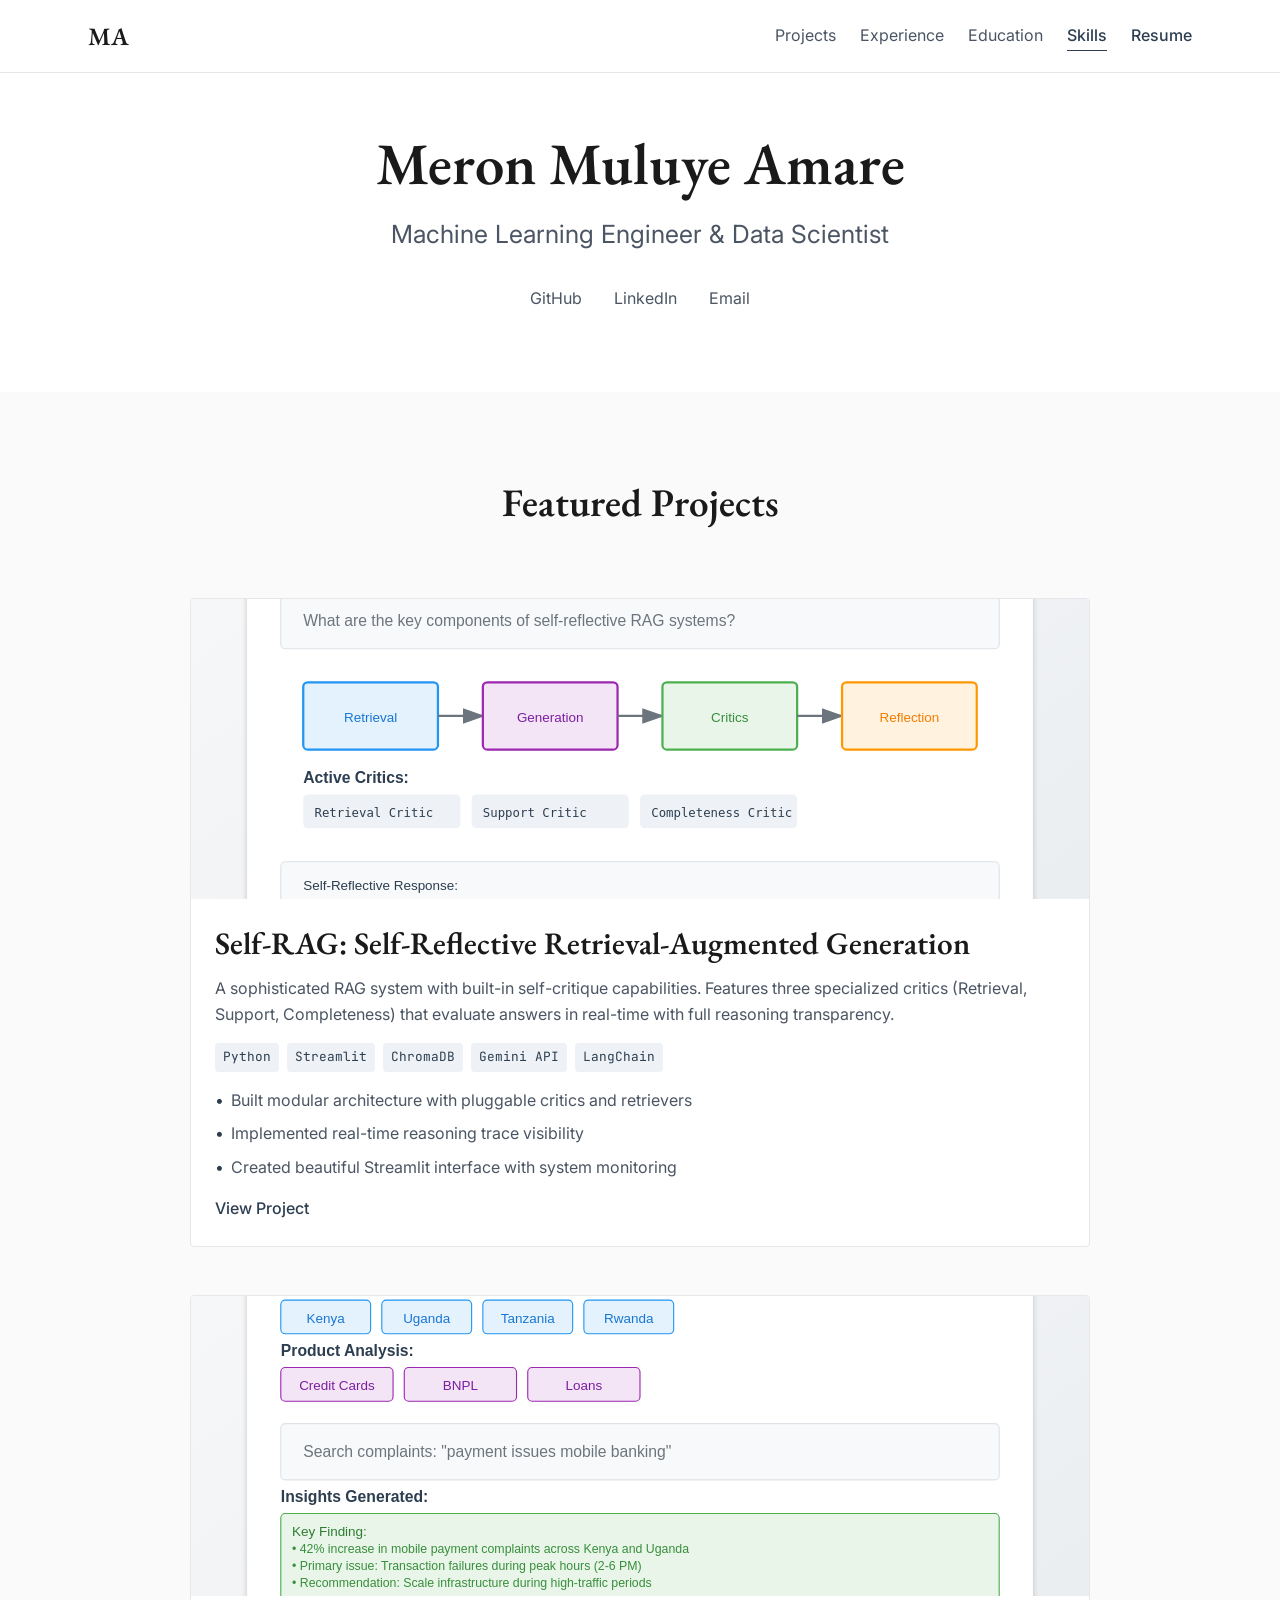
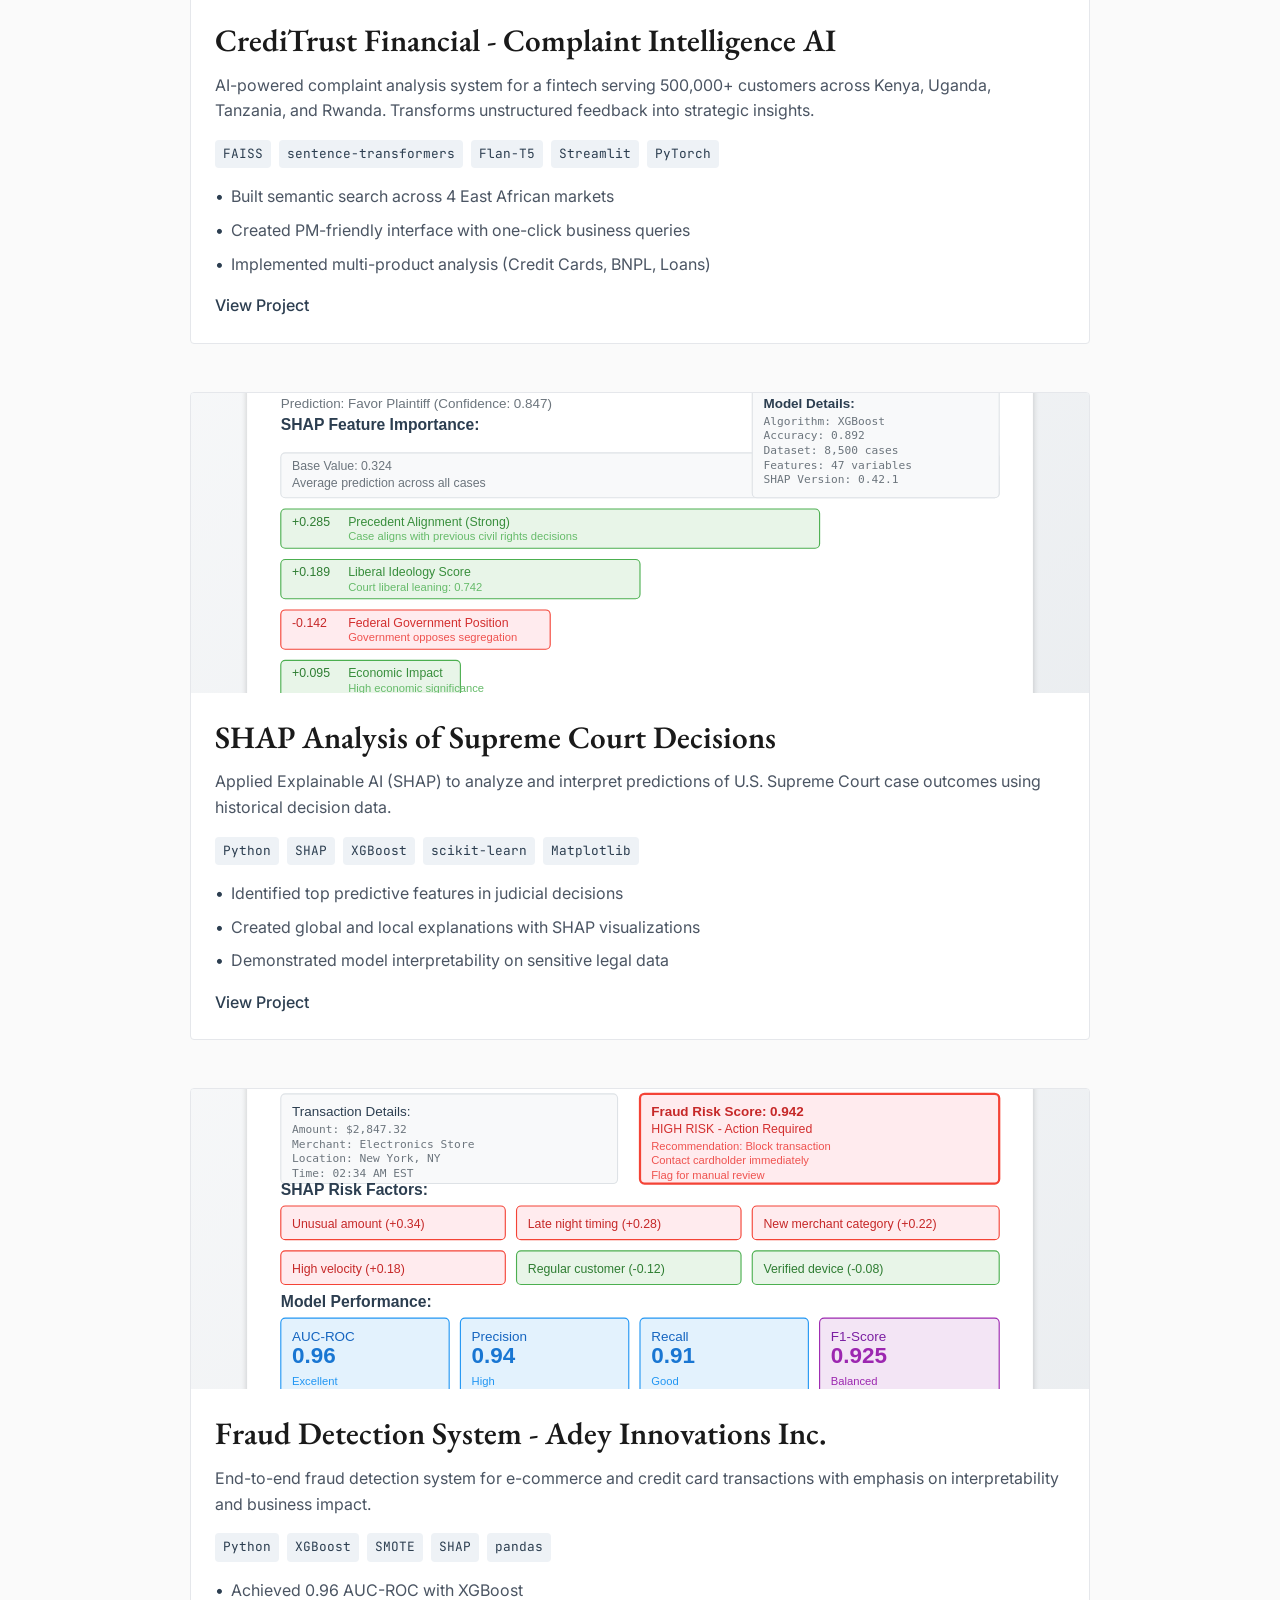
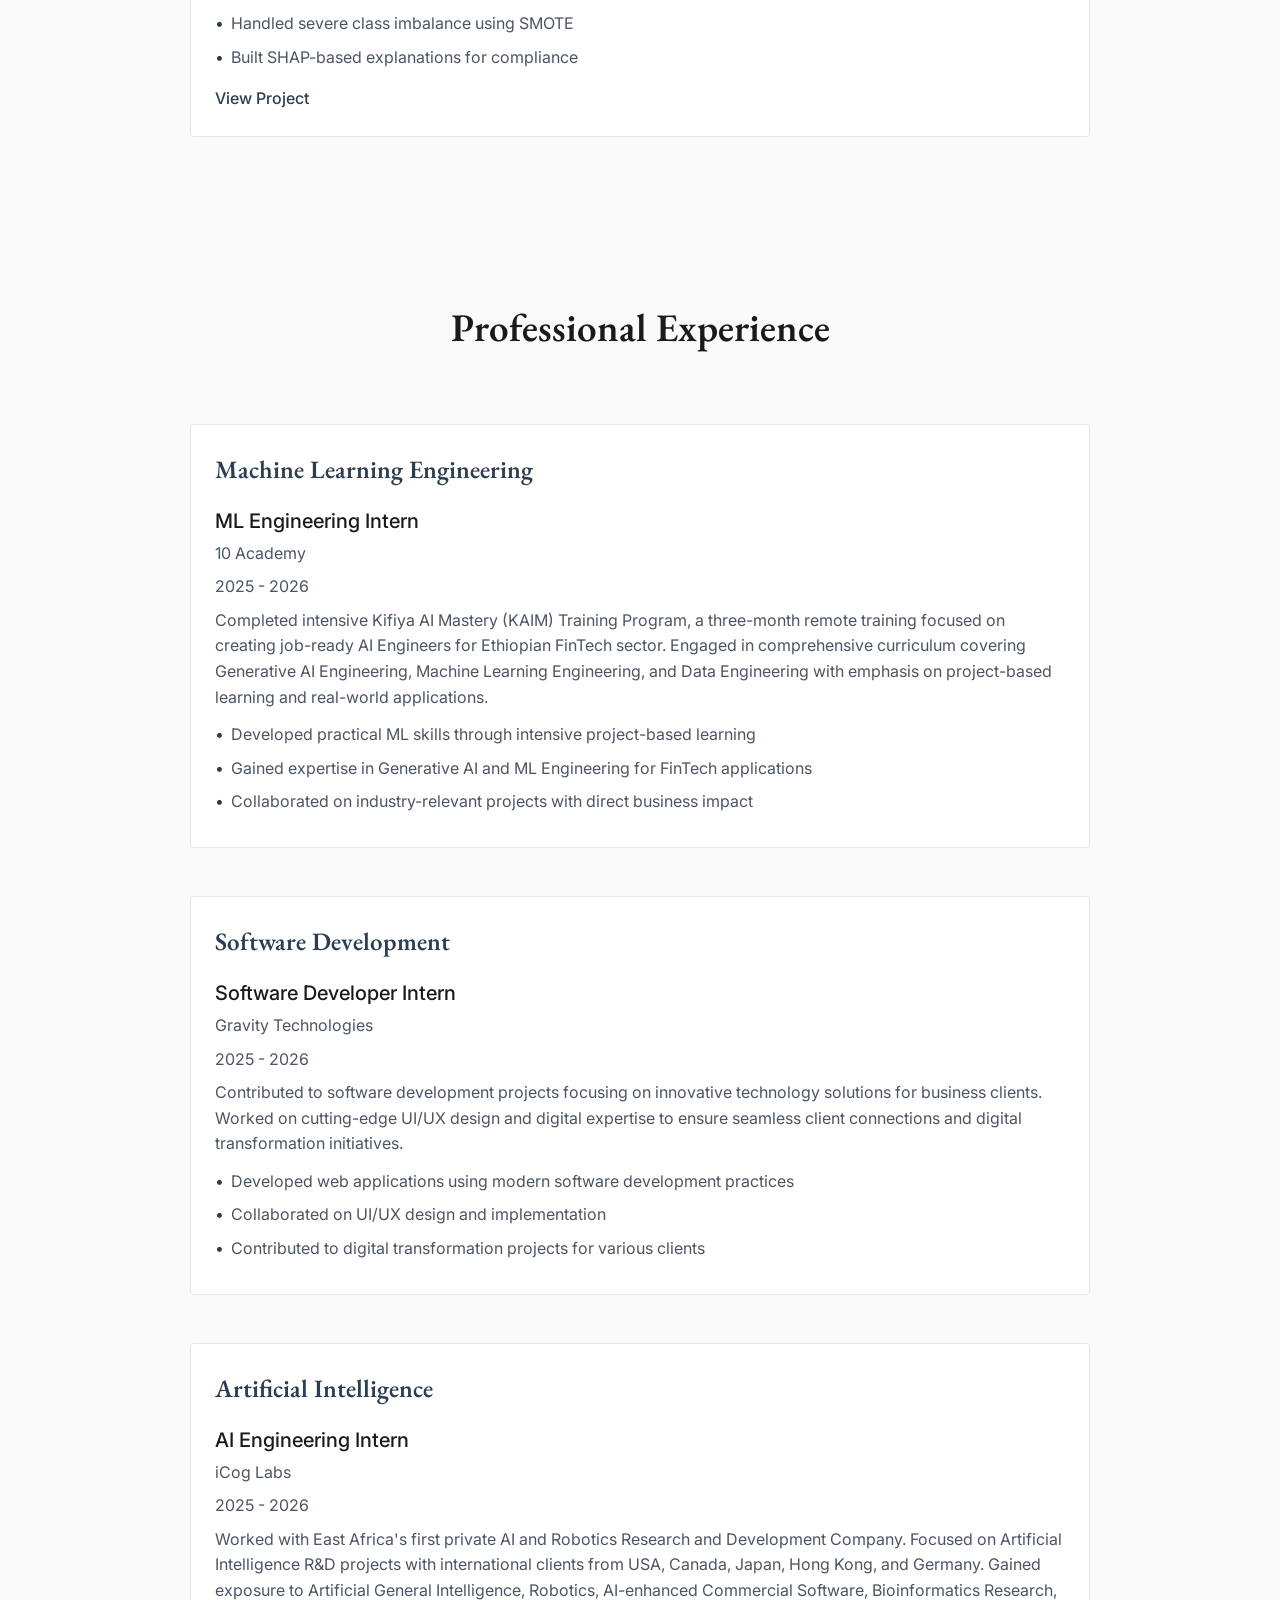
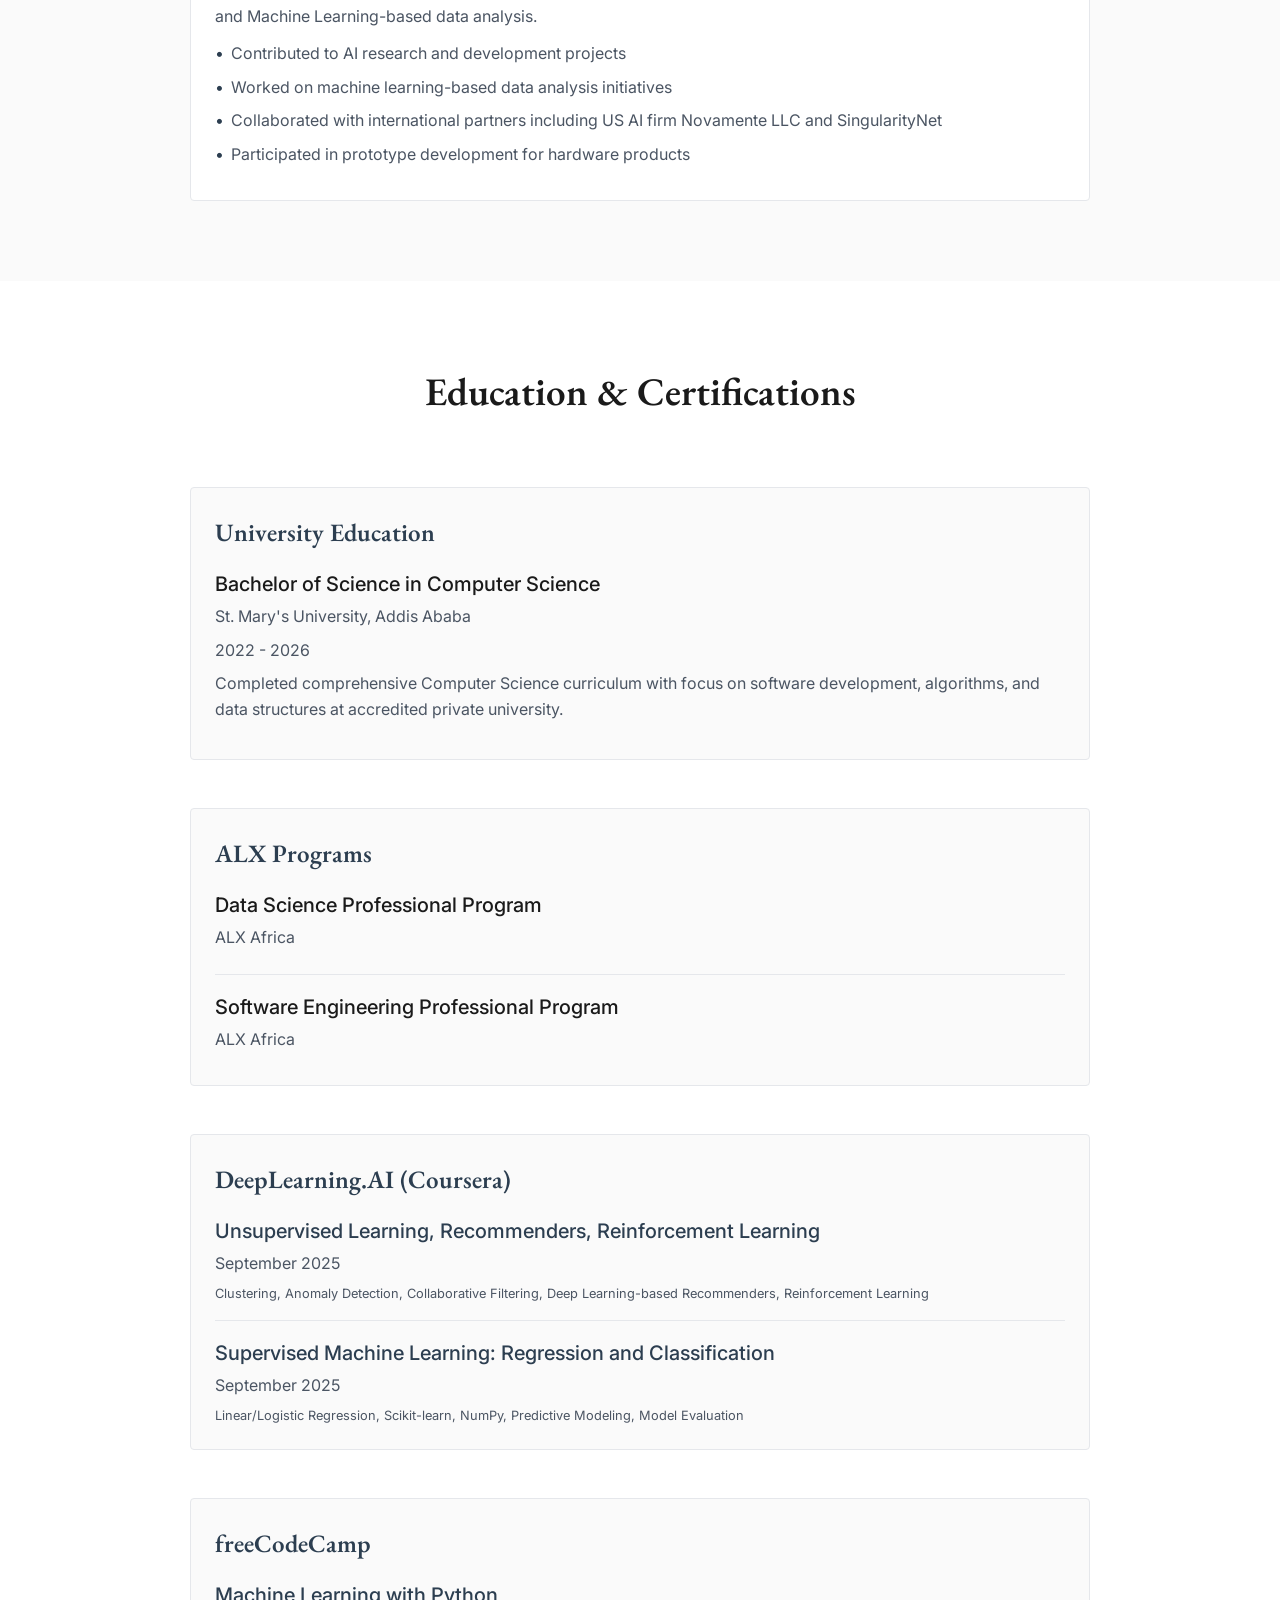
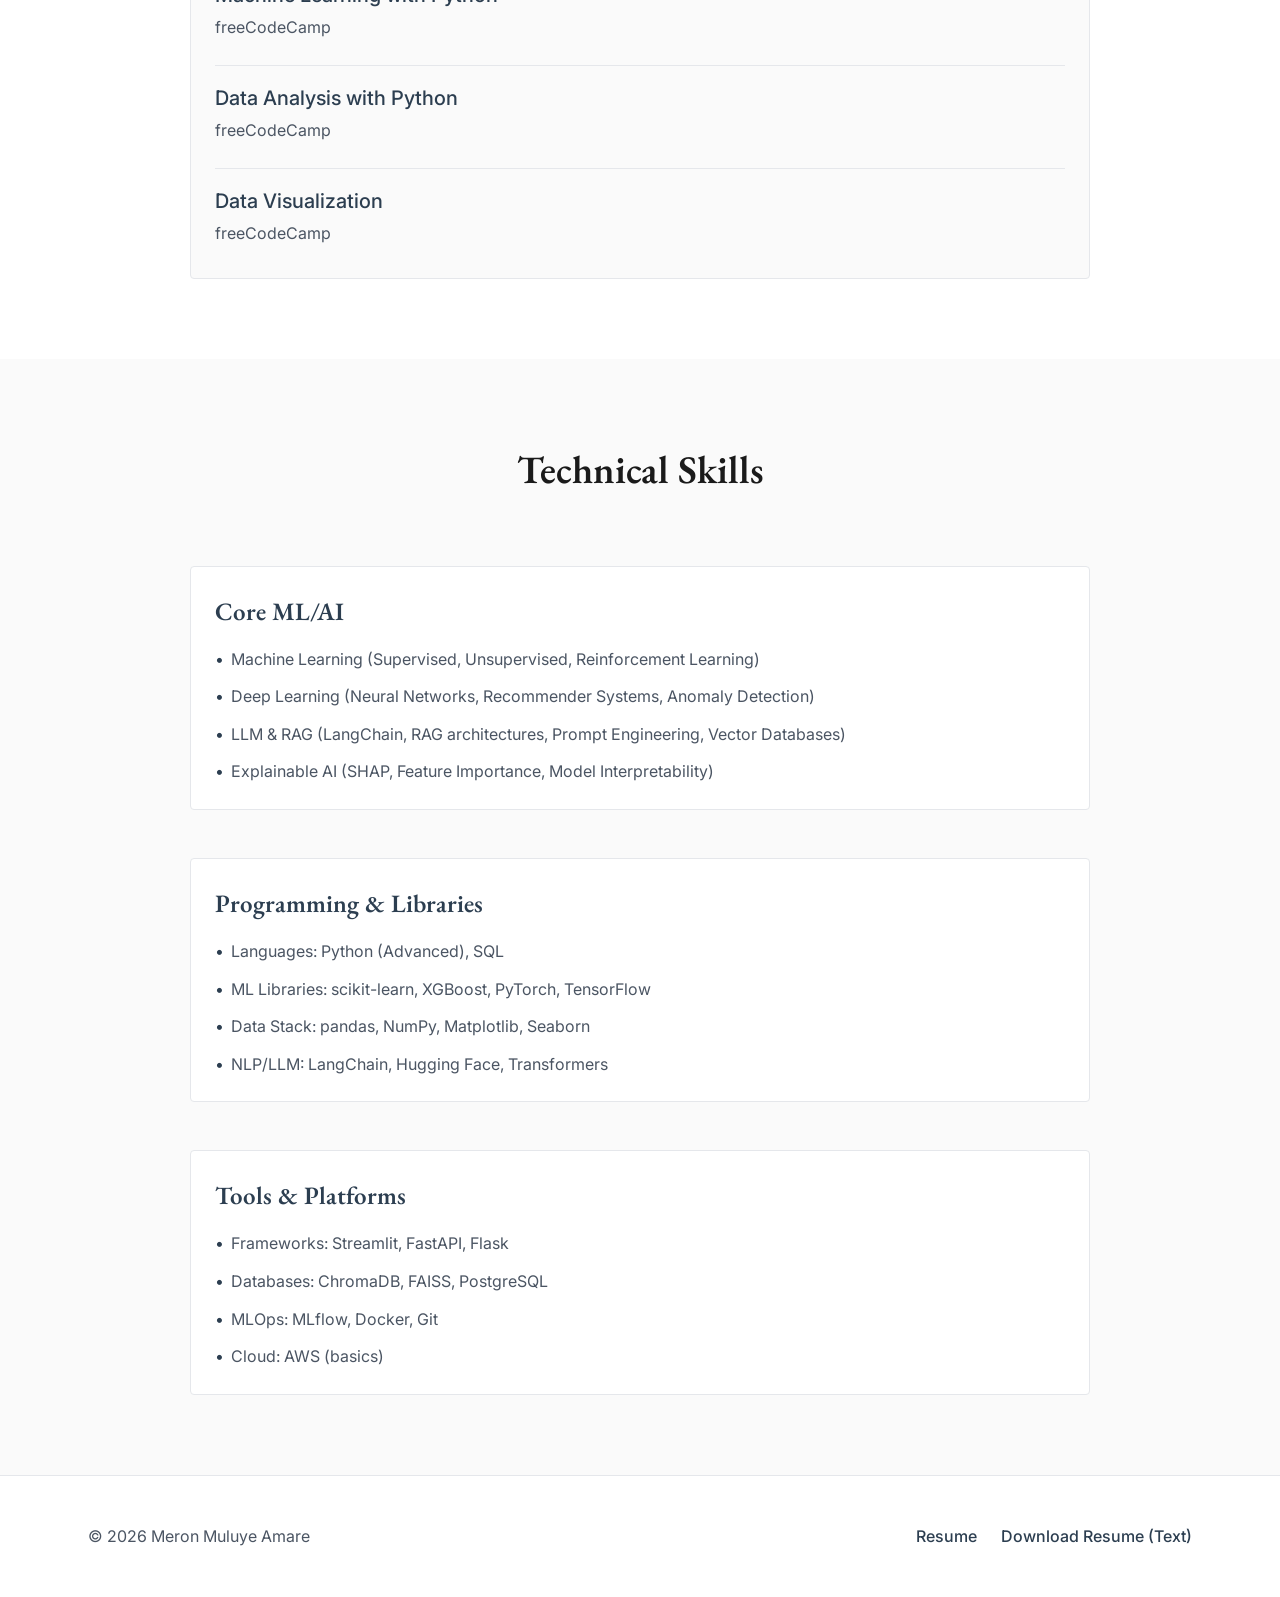
==== index.html @ cf7e954b "Initial commit: Complete portfolio website with experience section and certificate modals" ====
<!DOCTYPE html>
<html lang="en">
<head>
    <meta charset="UTF-8">
    <meta name="viewport" content="width=device-width, initial-scale=1.0">
    <title>Meron Muluye Amare - Machine Learning Engineer & Data Scientist</title>
    <meta name="description" content="Portfolio of Meron Muluye Amare, Machine Learning Engineer & Data Scientist specializing in ML, AI, and data science projects.">
    <link rel="preconnect" href="https://fonts.googleapis.com">
    <link rel="preconnect" href="https://fonts.gstatic.com" crossorigin>
    <link href="https://fonts.googleapis.com/css2?family=EB+Garamond:wght@400;500;600&family=Inter:wght@300;400;500&family=JetBrains+Mono:wght@400;500&display=swap" rel="stylesheet">
    <link rel="stylesheet" href="css/main.css">
</head>
<body>
    <header class="header">
        <nav class="nav">
            <div class="nav-container">
                <div class="nav-brand">
                    <h1 class="nav-name">MA</h1>
                </div>
                <div class="nav-links">
                    <a href="#projects" class="nav-link">Projects</a>
                    <a href="#experience" class="nav-link">Experience</a>
                    <a href="#education" class="nav-link">Education</a>
                    <a href="#skills" class="nav-link">Skills</a>
                    <a href="resume.html" class="nav-link nav-link--resume">Resume</a>
                </div>
            </div>
        </nav>
    </header>

    <main>
        <section class="hero">
            <div class="container">
                <div class="hero-content">
                    <h1 class="hero-name">Meron Muluye Amare</h1>
                    <p class="hero-title">Machine Learning Engineer & Data Scientist</p>
                    <div class="hero-contact">
                        <a href="https://github.com/meron-23" class="contact-link" target="_blank" rel="noopener">GitHub</a>
                        <a href="https://www.linkedin.com/in/meronmuluye/" class="contact-link" target="_blank" rel="noopener">LinkedIn</a>
                        <a href="mailto:meronmuluye75@gmail.com" class="contact-link">Email</a>
                    </div>
                </div>
            </div>
        </section>

        <section id="projects" class="projects">
            <div class="container">
                <h2 class="section-title">Featured Projects</h2>
                <div class="projects-grid">
                    <article class="project-card">
                        <div class="project-image">
                            <img src="images/projects/self-rag.svg" alt="Self-RAG Interface" loading="lazy">
                        </div>
                        <div class="project-content">
                            <h3 class="project-title">Self-RAG: Self-Reflective Retrieval-Augmented Generation</h3>
                            <p class="project-description">A sophisticated RAG system with built-in self-critique capabilities. Features three specialized critics (Retrieval, Support, Completeness) that evaluate answers in real-time with full reasoning transparency.</p>
                            <div class="project-tech">
                                <span class="tech-tag">Python</span>
                                <span class="tech-tag">Streamlit</span>
                                <span class="tech-tag">ChromaDB</span>
                                <span class="tech-tag">Gemini API</span>
                                <span class="tech-tag">LangChain</span>
                            </div>
                            <div class="project-achievements">
                                <ul class="achievement-list">
                                    <li>Built modular architecture with pluggable critics and retrievers</li>
                                    <li>Implemented real-time reasoning trace visibility</li>
                                    <li>Created beautiful Streamlit interface with system monitoring</li>
                                </ul>
                            </div>
                            <a href="https://github.com/meron-23/self-rag" class="project-link" target="_blank" rel="noopener">View Project</a>
                        </div>
                    </article>

                    <article class="project-card">
                        <div class="project-image">
                            <img src="images/projects/creditrust.svg" alt="CrediTrust Interface" loading="lazy">
                        </div>
                        <div class="project-content">
                            <h3 class="project-title">CrediTrust Financial - Complaint Intelligence AI</h3>
                            <p class="project-description">AI-powered complaint analysis system for a fintech serving 500,000+ customers across Kenya, Uganda, Tanzania, and Rwanda. Transforms unstructured feedback into strategic insights.</p>
                            <div class="project-tech">
                                <span class="tech-tag">FAISS</span>
                                <span class="tech-tag">sentence-transformers</span>
                                <span class="tech-tag">Flan-T5</span>
                                <span class="tech-tag">Streamlit</span>
                                <span class="tech-tag">PyTorch</span>
                            </div>
                            <div class="project-achievements">
                                <ul class="achievement-list">
                                    <li>Built semantic search across 4 East African markets</li>
                                    <li>Created PM-friendly interface with one-click business queries</li>
                                    <li>Implemented multi-product analysis (Credit Cards, BNPL, Loans)</li>
                                </ul>
                            </div>
                            <a href="https://github.com/meron-23/creditrust-complaint-rag" class="project-link" target="_blank" rel="noopener">View Project</a>
                        </div>
                    </article>

                    <article class="project-card">
                        <div class="project-image">
                            <img src="images/projects/shap.svg" alt="SHAP Analysis Visualization" loading="lazy">
                        </div>
                        <div class="project-content">
                            <h3 class="project-title">SHAP Analysis of Supreme Court Decisions</h3>
                            <p class="project-description">Applied Explainable AI (SHAP) to analyze and interpret predictions of U.S. Supreme Court case outcomes using historical decision data.</p>
                            <div class="project-tech">
                                <span class="tech-tag">Python</span>
                                <span class="tech-tag">SHAP</span>
                                <span class="tech-tag">XGBoost</span>
                                <span class="tech-tag">scikit-learn</span>
                                <span class="tech-tag">Matplotlib</span>
                            </div>
                            <div class="project-achievements">
                                <ul class="achievement-list">
                                    <li>Identified top predictive features in judicial decisions</li>
                                    <li>Created global and local explanations with SHAP visualizations</li>
                                    <li>Demonstrated model interpretability on sensitive legal data</li>
                                </ul>
                            </div>
                            <a href="https://github.com/meron-23/shap-supreme-court-analysis" class="project-link" target="_blank" rel="noopener">View Project</a>
                        </div>
                    </article>

                    <article class="project-card">
                        <div class="project-image">
                            <img src="images/projects/fraud.svg" alt="Fraud Detection Dashboard" loading="lazy">
                        </div>
                        <div class="project-content">
                            <h3 class="project-title">Fraud Detection System - Adey Innovations Inc.</h3>
                            <p class="project-description">End-to-end fraud detection system for e-commerce and credit card transactions with emphasis on interpretability and business impact.</p>
                            <div class="project-tech">
                                <span class="tech-tag">Python</span>
                                <span class="tech-tag">XGBoost</span>
                                <span class="tech-tag">SMOTE</span>
                                <span class="tech-tag">SHAP</span>
                                <span class="tech-tag">pandas</span>
                            </div>
                            <div class="project-achievements">
                                <ul class="achievement-list">
                                    <li>Achieved 0.96 AUC-ROC with XGBoost</li>
                                    <li>Handled severe class imbalance using SMOTE</li>
                                    <li>Built SHAP-based explanations for compliance</li>
                                </ul>
                            </div>
                            <a href="https://github.com/meron-23/fraud-detection-model" class="project-link" target="_blank" rel="noopener">View Project</a>
                        </div>
                    </article>
                </div>
            </div>
        </section>

        <section id="experience" class="experience">
            <div class="container">
                <h2 class="section-title">Professional Experience</h2>
                <div class="experience-grid">
                    <div class="experience-category">
                        <h3 class="category-title">Machine Learning Engineering</h3>
                        <div class="experience-items">
                            <div class="experience-item">
                                <h4 class="item-title">ML Engineering Intern</h4>
                                <p class="item-organization">10 Academy</p>
                                <p class="item-date">2025 - 2026</p>
                                <p class="item-description">Completed intensive Kifiya AI Mastery (KAIM) Training Program, a three-month remote training focused on creating job-ready AI Engineers for Ethiopian FinTech sector. Engaged in comprehensive curriculum covering Generative AI Engineering, Machine Learning Engineering, and Data Engineering with emphasis on project-based learning and real-world applications.</p>
                                <div class="item-achievements">
                                    <ul class="achievement-list">
                                        <li>Developed practical ML skills through intensive project-based learning</li>
                                        <li>Gained expertise in Generative AI and ML Engineering for FinTech applications</li>
                                        <li>Collaborated on industry-relevant projects with direct business impact</li>
                                    </ul>
                                </div>
                            </div>
                        </div>
                    </div>

                    <div class="experience-category">
                        <h3 class="category-title">Software Development</h3>
                        <div class="experience-items">
                            <div class="experience-item">
                                <h4 class="item-title">Software Developer Intern</h4>
                                <p class="item-organization">Gravity Technologies</p>
                                <p class="item-date">2025 - 2026</p>
                                <p class="item-description">Contributed to software development projects focusing on innovative technology solutions for business clients. Worked on cutting-edge UI/UX design and digital expertise to ensure seamless client connections and digital transformation initiatives.</p>
                                <div class="item-achievements">
                                    <ul class="achievement-list">
                                        <li>Developed web applications using modern software development practices</li>
                                        <li>Collaborated on UI/UX design and implementation</li>
                                        <li>Contributed to digital transformation projects for various clients</li>
                                    </ul>
                                </div>
                            </div>
                        </div>
                    </div>

                    <div class="experience-category">
                        <h3 class="category-title">Artificial Intelligence</h3>
                        <div class="experience-items">
                            <div class="experience-item">
                                <h4 class="item-title">AI Engineering Intern</h4>
                                <p class="item-organization">iCog Labs</p>
                                <p class="item-date">2025 - 2026</p>
                                <p class="item-description">Worked with East Africa's first private AI and Robotics Research and Development Company. Focused on Artificial Intelligence R&D projects with international clients from USA, Canada, Japan, Hong Kong, and Germany. Gained exposure to Artificial General Intelligence, Robotics, AI-enhanced Commercial Software, Bioinformatics Research, and Machine Learning-based data analysis.</p>
                                <div class="item-achievements">
                                    <ul class="achievement-list">
                                        <li>Contributed to AI research and development projects</li>
                                        <li>Worked on machine learning-based data analysis initiatives</li>
                                        <li>Collaborated with international partners including US AI firm Novamente LLC and SingularityNet</li>
                                        <li>Participated in prototype development for hardware products</li>
                                    </ul>
                                </div>
                            </div>
                        </div>
                    </div>
                </div>
            </div>
        </section>

        <section id="education" class="education">
            <div class="container">
                <h2 class="section-title">Education & Certifications</h2>
                <div class="education-grid">
                    <div class="education-category">
                        <h3 class="category-title">University Education</h3>
                        <div class="education-items">
                            <div class="education-item">
                                <h4 class="item-title">Bachelor of Science in Computer Science</h4>
                                <p class="item-organization">St. Mary's University, Addis Ababa</p>
                                <p class="item-date">2022 - 2026</p>
                                <p class="item-description">Completed comprehensive Computer Science curriculum with focus on software development, algorithms, and data structures at accredited private university.</p>
                            </div>
                        </div>
                    </div>

                    <div class="education-category">
                        <h3 class="category-title">ALX Programs</h3>
                        <div class="education-items">
                            <div class="education-item">
                                <h4 class="item-title">Data Science Professional Program</h4>
                                <p class="item-organization">ALX Africa</p>
                            </div>
                            <div class="education-item">
                                <h4 class="item-title">Software Engineering Professional Program</h4>
                                <p class="item-organization">ALX Africa</p>
                            </div>
                        </div>
                    </div>

                    <div class="education-category">
                        <h3 class="category-title">DeepLearning.AI (Coursera)</h3>
                        <div class="education-items">
                            <div class="education-item">
                                <h4 class="item-title"><a href="#" onclick="showCertificate('unsupervised-learning')" class="item-link">Unsupervised Learning, Recommenders, Reinforcement Learning</a></h4>
                                <p class="item-date">September 2025</p>
                                <p class="item-skills">Clustering, Anomaly Detection, Collaborative Filtering, Deep Learning-based Recommenders, Reinforcement Learning</p>
                            </div>
                            <div class="education-item">
                                <h4 class="item-title"><a href="#" onclick="showCertificate('supervised-learning')" class="item-link">Supervised Machine Learning: Regression and Classification</a></h4>
                                <p class="item-date">September 2025</p>
                                <p class="item-skills">Linear/Logistic Regression, Scikit-learn, NumPy, Predictive Modeling, Model Evaluation</p>
                            </div>
                        </div>
                    </div>

                    <div class="education-category">
                        <h3 class="category-title">freeCodeCamp</h3>
                        <div class="education-items">
                            <div class="education-item">
                                <h4 class="item-title"><a href="#" onclick="showCertificate('machine-learning-python')" class="item-link">Machine Learning with Python</a></h4>
                                <p class="item-organization">freeCodeCamp</p>
                            </div>
                            <div class="education-item">
                                <h4 class="item-title"><a href="#" onclick="showCertificate('data-analysis-python')" class="item-link">Data Analysis with Python</a></h4>
                                <p class="item-organization">freeCodeCamp</p>
                            </div>
                            <div class="education-item">
                                <h4 class="item-title"><a href="#" onclick="showCertificate('data-visualization')" class="item-link">Data Visualization</a></h4>
                                <p class="item-organization">freeCodeCamp</p>
                            </div>
                        </div>
                    </div>
                </div>
            </div>
        </section>

        <section id="skills" class="skills">
            <div class="container">
                <h2 class="section-title">Technical Skills</h2>
                <div class="skills-grid">
                    <div class="skill-category">
                        <h3 class="skill-title">Core ML/AI</h3>
                        <ul class="skill-list">
                            <li>Machine Learning (Supervised, Unsupervised, Reinforcement Learning)</li>
                            <li>Deep Learning (Neural Networks, Recommender Systems, Anomaly Detection)</li>
                            <li>LLM & RAG (LangChain, RAG architectures, Prompt Engineering, Vector Databases)</li>
                            <li>Explainable AI (SHAP, Feature Importance, Model Interpretability)</li>
                        </ul>
                    </div>

                    <div class="skill-category">
                        <h3 class="skill-title">Programming & Libraries</h3>
                        <ul class="skill-list">
                            <li>Languages: Python (Advanced), SQL</li>
                            <li>ML Libraries: scikit-learn, XGBoost, PyTorch, TensorFlow</li>
                            <li>Data Stack: pandas, NumPy, Matplotlib, Seaborn</li>
                            <li>NLP/LLM: LangChain, Hugging Face, Transformers</li>
                        </ul>
                    </div>

                    <div class="skill-category">
                        <h3 class="skill-title">Tools & Platforms</h3>
                        <ul class="skill-list">
                            <li>Frameworks: Streamlit, FastAPI, Flask</li>
                            <li>Databases: ChromaDB, FAISS, PostgreSQL</li>
                            <li>MLOps: MLflow, Docker, Git</li>
                            <li>Cloud: AWS (basics)</li>
                        </ul>
                    </div>
                </div>
            </div>
        </section>
    </main>

    <footer class="footer">
        <div class="container">
            <div class="footer-content">
                <p>&copy; 2026 Meron Muluye Amare</p>
                <div class="footer-links">
                    <a href="resume.html" class="footer-link">Resume</a>
                    <a href="docs/Meron_Resume.txt" class="footer-link" download>Download Resume (Text)</a>
                </div>
            </div>
        </div>
    </footer>

    <!-- Certificate Modal -->
    <div id="certificate-modal" class="certificate-modal">
        <div class="certificate-modal-content">
            <div class="certificate-modal-header">
                <h3 class="certificate-modal-title">Certificate Verification</h3>
                <button class="certificate-modal-close" onclick="closeCertificate()">&times;</button>
            </div>
            <div class="certificate-modal-body">
                <div class="certificate-info">
                    <h4 class="certificate-name" id="certificate-name"></h4>
                    <p class="certificate-description" id="certificate-description"></p>
                    <div class="certificate-actions">
                        <a href="#" id="certificate-link" target="_blank" rel="noopener" class="certificate-btn">View Original Certificate</a>
                        <button class="certificate-btn certificate-btn--secondary" onclick="closeCertificate()">Close</button>
                    </div>
                </div>
            </div>
        </div>
    </div>

    <script src="js/main.js"></script>
</body>
</html>
---- css/main.css ----
/* CSS Variables - Design System */
:root {
  /* Color Palette */
  --background: #ffffff;
  --surface: #fafafa;
  --text-primary: #1a1a1a;
  --text-secondary: #4b5563;
  --accent: #2c3e50;
  --accent-light: #eef2f6;
  --border: #e5e7eb;
  --success: #047857;

  /* Typography */
  --font-heading: 'EB Garamond', serif;
  --font-body: 'Inter', sans-serif;
  --font-code: 'JetBrains Mono', monospace;

  /* Modular Scale */
  --scale-1: 0.8rem;
  --scale-2: 1rem;
  --scale-3: 1.25rem;
  --scale-4: 1.563rem;
  --scale-5: 1.953rem;
  --scale-6: 2.441rem;
  --scale-7: 3.052rem;

  /* Spacing */
  --space-1: 0.25rem;
  --space-2: 0.5rem;
  --space-3: 0.75rem;
  --space-4: 1rem;
  --space-5: 1.25rem;
  --space-6: 1.5rem;
  --space-8: 2rem;
  --space-10: 2.5rem;
  --space-12: 3rem;
  --space-16: 4rem;
  --space-20: 5rem;
  --space-24: 6rem;

  /* Layout */
  --max-width: 1200px;
  --border-radius: 4px;
  --transition: all 0.3s cubic-bezier(0.4, 0, 0.2, 1);
}

/* Reset & Base Styles */
*,
*::before,
*::after {
  box-sizing: border-box;
  margin: 0;
  padding: 0;
}

html {
  scroll-behavior: smooth;
}

body {
  font-family: var(--font-body);
  font-size: var(--scale-2);
  line-height: 1.6;
  color: var(--text-primary);
  background-color: var(--background);
  -webkit-font-smoothing: antialiased;
  -moz-osx-font-smoothing: grayscale;
}

img {
  max-width: 100%;
  height: auto;
  display: block;
}

a {
  color: inherit;
  text-decoration: none;
  transition: var(--transition);
}

ul {
  list-style: none;
}

/* Container */
.container {
  max-width: var(--max-width);
  margin: 0 auto;
  padding: 0 var(--space-8);
}

@media (min-width: 768px) {
  .container {
    padding: 0 var(--space-12);
  }
}

/* Header & Navigation */
.header {
  position: fixed;
  top: 0;
  left: 0;
  right: 0;
  background: rgba(255, 255, 255, 0.95);
  backdrop-filter: blur(10px);
  border-bottom: 1px solid var(--border);
  z-index: 1000;
}

.nav {
  padding: var(--space-4) 0;
}

.nav-container {
  max-width: var(--max-width);
  margin: 0 auto;
  padding: 0 var(--space-8);
  display: flex;
  justify-content: space-between;
  align-items: center;
}

@media (min-width: 768px) {
  .nav-container {
    padding: 0 var(--space-12);
  }
}

.nav-name {
  font-family: var(--font-heading);
  font-size: var(--scale-4);
  font-weight: 600;
  color: var(--text-primary);
}

.nav-links {
  display: flex;
  gap: var(--space-6);
  align-items: center;
}

.nav-link {
  font-size: var(--scale-2);
  color: var(--text-secondary);
  position: relative;
}

.nav-link:hover {
  color: var(--accent);
}

.nav-link::after {
  content: '';
  position: absolute;
  bottom: -2px;
  left: 0;
  width: 0;
  height: 1px;
  background-color: var(--accent);
  transition: width 0.3s ease;
}

.nav-link:hover::after {
  width: 100%;
}

.nav-link--resume {
  color: var(--accent);
  font-weight: 500;
}

/* Hero Section */
.hero {
  padding: calc(var(--space-24) + var(--space-8)) 0 var(--space-20);
  text-align: center;
}

.hero-content {
  max-width: 800px;
  margin: 0 auto;
}

.hero-name {
  font-family: var(--font-heading);
  font-size: var(--scale-7);
  font-weight: 600;
  line-height: 1.2;
  margin-bottom: var(--space-4);
  color: var(--text-primary);
}

@media (min-width: 768px) {
  .hero-name {
    font-size: calc(var(--scale-7) * 1.2);
  }
}

.hero-title {
  font-size: var(--scale-4);
  color: var(--text-secondary);
  margin-bottom: var(--space-8);
  font-weight: 400;
}

.hero-contact {
  display: flex;
  justify-content: center;
  gap: var(--space-8);
  flex-wrap: wrap;
}

.contact-link {
  font-size: var(--scale-2);
  color: var(--text-secondary);
  position: relative;
}

.contact-link:hover {
  color: var(--accent);
}

.contact-link::after {
  content: '';
  position: absolute;
  bottom: -2px;
  left: 0;
  width: 0;
  height: 1px;
  background-color: var(--accent);
  transition: width 0.3s ease;
}

.contact-link:hover::after {
  width: 100%;
}

/* Section Styles */
section {
  padding: var(--space-20) 0;
}

.section-title {
  font-family: var(--font-heading);
  font-size: var(--scale-6);
  font-weight: 600;
  text-align: center;
  margin-bottom: var(--space-16);
  color: var(--text-primary);
}

/* Projects Section */
.projects {
  background-color: var(--surface);
}

.projects-grid {
  display: grid;
  gap: var(--space-12);
  max-width: 900px;
  margin: 0 auto;
}

.project-card {
  background: var(--background);
  border: 1px solid var(--border);
  border-radius: var(--border-radius);
  overflow: hidden;
  transition: var(--transition);
}

.project-card:hover {
  border-color: var(--accent);
  transform: translateY(-2px);
}

.project-image {
  width: 100%;
  height: 300px;
  overflow: hidden;
  background-color: var(--accent-light);
}

.project-image img {
  width: 100%;
  height: 100%;
  object-fit: cover;
  transition: var(--transition);
}

.project-card:hover .project-image img {
  transform: scale(1.02);
}

.project-content {
  padding: var(--space-6);
}

.project-title {
  font-family: var(--font-heading);
  font-size: var(--scale-5);
  font-weight: 600;
  margin-bottom: var(--space-3);
  line-height: 1.3;
}

.project-description {
  color: var(--text-secondary);
  margin-bottom: var(--space-4);
  line-height: 1.6;
}

.project-tech {
  display: flex;
  flex-wrap: wrap;
  gap: var(--space-2);
  margin-bottom: var(--space-4);
}

.tech-tag {
  font-family: var(--font-code);
  font-size: var(--scale-1);
  background-color: var(--accent-light);
  color: var(--accent);
  padding: var(--space-1) var(--space-2);
  border-radius: var(--border-radius);
}

.project-achievements {
  margin-bottom: var(--space-4);
}

.achievement-list {
  list-style: none;
}

.achievement-list li {
  color: var(--text-secondary);
  font-size: var(--scale-2);
  margin-bottom: var(--space-2);
  padding-left: var(--space-4);
  position: relative;
}

.achievement-list li::before {
  content: '•';
  position: absolute;
  left: 0;
  color: var(--accent);
}

.project-link {
  color: var(--accent);
  font-weight: 500;
  position: relative;
}

.project-link:hover {
  color: var(--text-primary);
}

.project-link::after {
  content: '';
  position: absolute;
  bottom: -2px;
  left: 0;
  width: 0;
  height: 1px;
  background-color: var(--text-primary);
  transition: width 0.3s ease;
}

.project-link:hover::after {
  width: 100%;
}

/* Experience Section */
.experience {
  background-color: var(--surface);
}

.experience-grid {
  display: grid;
  gap: var(--space-12);
  max-width: 900px;
  margin: 0 auto;
}

.experience-category {
  background: var(--background);
  border: 1px solid var(--border);
  border-radius: var(--border-radius);
  padding: var(--space-6);
}

.category-title {
  font-family: var(--font-heading);
  font-size: var(--scale-4);
  font-weight: 600;
  margin-bottom: var(--space-4);
  color: var(--accent);
}

.experience-items {
  display: grid;
  gap: var(--space-4);
}

.experience-item {
  padding-bottom: var(--space-4);
  border-bottom: 1px solid var(--border);
}

.experience-item:last-child {
  border-bottom: none;
  padding-bottom: 0;
}

.item-description {
  color: var(--text-secondary);
  margin-bottom: var(--space-3);
  line-height: 1.6;
}

.item-achievements {
  margin-top: var(--space-3);
}

.item-achievements ul {
  list-style: none;
}

.item-achievements li {
  color: var(--text-secondary);
  font-size: var(--scale-2);
  margin-bottom: var(--space-2);
  padding-left: var(--space-4);
  position: relative;
}

.item-achievements li::before {
  content: '•';
  position: absolute;
  left: 0;
  color: var(--accent);
}

/* Education Section */
.education-grid {
  display: grid;
  gap: var(--space-12);
  max-width: 900px;
  margin: 0 auto;
}

.education-category {
  background: var(--surface);
  border: 1px solid var(--border);
  border-radius: var(--border-radius);
  padding: var(--space-6);
}

.category-title {
  font-family: var(--font-heading);
  font-size: var(--scale-4);
  font-weight: 600;
  margin-bottom: var(--space-4);
  color: var(--accent);
}

.education-items {
  display: grid;
  gap: var(--space-4);
}

.education-item {
  padding-bottom: var(--space-4);
  border-bottom: 1px solid var(--border);
}

.education-item:last-child {
  border-bottom: none;
  padding-bottom: 0;
}

.item-title {
  font-size: var(--scale-3);
  font-weight: 500;
  margin-bottom: var(--space-1);
  color: var(--text-primary);
}

.item-organization,
.item-date {
  font-size: var(--scale-2);
  color: var(--text-secondary);
  margin-bottom: var(--space-2);
}

.item-skills {
  font-size: var(--scale-1);
  color: var(--text-secondary);
  line-height: 1.5;
}

.item-link {
  color: var(--accent);
  text-decoration: none;
  transition: var(--transition);
  position: relative;
}

.item-link:hover {
  color: var(--text-primary);
  text-decoration: underline;
}

.item-link::after {
  content: '';
  position: absolute;
  bottom: -2px;
  left: 0;
  width: 0;
  height: 1px;
  background-color: var(--text-primary);
  transition: width 0.3s ease;
}

.item-link:hover::after {
  width: 100%;
}

/* Skills Section */
.skills {
  background-color: var(--surface);
}

.skills-grid {
  display: grid;
  gap: var(--space-12);
  max-width: 900px;
  margin: 0 auto;
}

.skill-category {
  background: var(--background);
  border: 1px solid var(--border);
  border-radius: var(--border-radius);
  padding: var(--space-6);
}

.skill-title {
  font-family: var(--font-heading);
  font-size: var(--scale-4);
  font-weight: 600;
  margin-bottom: var(--space-4);
  color: var(--accent);
}

.skill-list {
  display: grid;
  gap: var(--space-3);
}

.skill-list li {
  color: var(--text-secondary);
  font-size: var(--scale-2);
  padding-left: var(--space-4);
  position: relative;
}

.skill-list li::before {
  content: '•';
  position: absolute;
  left: 0;
  color: var(--accent);
}

/* Footer */
.footer {
  padding: var(--space-12) 0;
  border-top: 1px solid var(--border);
}

.footer-content {
  display: flex;
  justify-content: space-between;
  align-items: center;
  flex-wrap: wrap;
  gap: var(--space-4);
}

.footer-content p {
  color: var(--text-secondary);
  font-size: var(--scale-2);
}

.footer-links {
  display: flex;
  gap: var(--space-6);
  align-items: center;
  flex-wrap: wrap;
}

.footer-link {
  color: var(--accent);
  font-weight: 500;
  position: relative;
}

.footer-link:hover {
  color: var(--text-primary);
}

.footer-link::after {
  content: '';
  position: absolute;
  bottom: -2px;
  left: 0;
  width: 0;
  height: 1px;
  background-color: var(--text-primary);
  transition: width 0.3s ease;
}

.footer-link:hover::after {
  width: 100%;
}

/* Mobile Menu (for future implementation) */
@media (max-width: 768px) {
  .nav-links {
    gap: var(--space-4);
  }
  
  .hero-name {
    font-size: var(--scale-6);
  }
  
  .hero-contact {
    gap: var(--space-4);
  }
  
  .section-title {
    font-size: var(--scale-5);
  }
  
  .project-content {
    padding: var(--space-4);
  }
  
  .education-category,
  .skill-category {
    padding: var(--space-4);
  }
}

/* Certificate Modal */
.certificate-modal {
  display: none;
  position: fixed;
  top: 0;
  left: 0;
  width: 100%;
  height: 100%;
  background-color: rgba(0, 0, 0, 0.5);
  z-index: 2000;
  animation: fadeIn 0.3s ease;
}

.certificate-modal-content {
  position: relative;
  background-color: var(--background);
  margin: 10% auto;
  padding: 0;
  width: 90%;
  max-width: 600px;
  border-radius: var(--border-radius);
  box-shadow: 0 10px 30px rgba(0, 0, 0, 0.3);
  animation: slideIn 0.3s ease;
}

.certificate-modal-header {
  display: flex;
  justify-content: space-between;
  align-items: center;
  padding: var(--space-6);
  border-bottom: 1px solid var(--border);
}

.certificate-modal-title {
  font-family: var(--font-heading);
  font-size: var(--scale-4);
  font-weight: 600;
  color: var(--text-primary);
  margin: 0;
}

.certificate-modal-close {
  background: none;
  border: none;
  font-size: var(--scale-5);
  color: var(--text-secondary);
  cursor: pointer;
  padding: var(--space-2);
  border-radius: var(--border-radius);
  transition: var(--transition);
}

.certificate-modal-close:hover {
  background-color: var(--accent-light);
  color: var(--accent);
}

.certificate-modal-body {
  padding: var(--space-6);
}

.certificate-info {
  text-align: center;
}

.certificate-name {
  font-family: var(--font-heading);
  font-size: var(--scale-4);
  font-weight: 600;
  color: var(--text-primary);
  margin-bottom: var(--space-4);
}

.certificate-description {
  color: var(--text-secondary);
  margin-bottom: var(--space-6);
  line-height: 1.6;
}

.certificate-actions {
  display: flex;
  gap: var(--space-4);
  justify-content: center;
  flex-wrap: wrap;
}

.certificate-btn {
  display: inline-flex;
  align-items: center;
  gap: var(--space-2);
  padding: var(--space-3) var(--space-6);
  background: var(--accent);
  border: 1px solid var(--accent);
  border-radius: var(--border-radius);
  color: var(--background);
  font-weight: 500;
  text-decoration: none;
  transition: var(--transition);
  cursor: pointer;
}

.certificate-btn:hover {
  background: var(--text-primary);
  border-color: var(--text-primary);
}

.certificate-btn--secondary {
  background: var(--background);
  border-color: var(--border);
  color: var(--text-secondary);
}

.certificate-btn--secondary:hover {
  background: var(--text-secondary);
  color: var(--background);
  border-color: var(--text-secondary);
}

/* Animations */
@keyframes fadeIn {
  from { opacity: 0; }
  to { opacity: 1; }
}

@keyframes slideIn {
  from {
    transform: translateY(-50px);
    opacity: 0;
  }
  to {
    transform: translateY(0);
    opacity: 1;
  }
}

/* Print Styles */
@media print {
  .header {
    position: static;
    background: none;
    border-bottom: 1px solid var(--border);
  }
  
  .hero-contact a::after,
  .nav-link::after,
  .project-link::after,
  .footer-link::after {
    display: none;
  }
  
  .project-card:hover {
    transform: none;
    border-color: var(--border);
  }
  
  section {
    page-break-inside: avoid;
  }
}
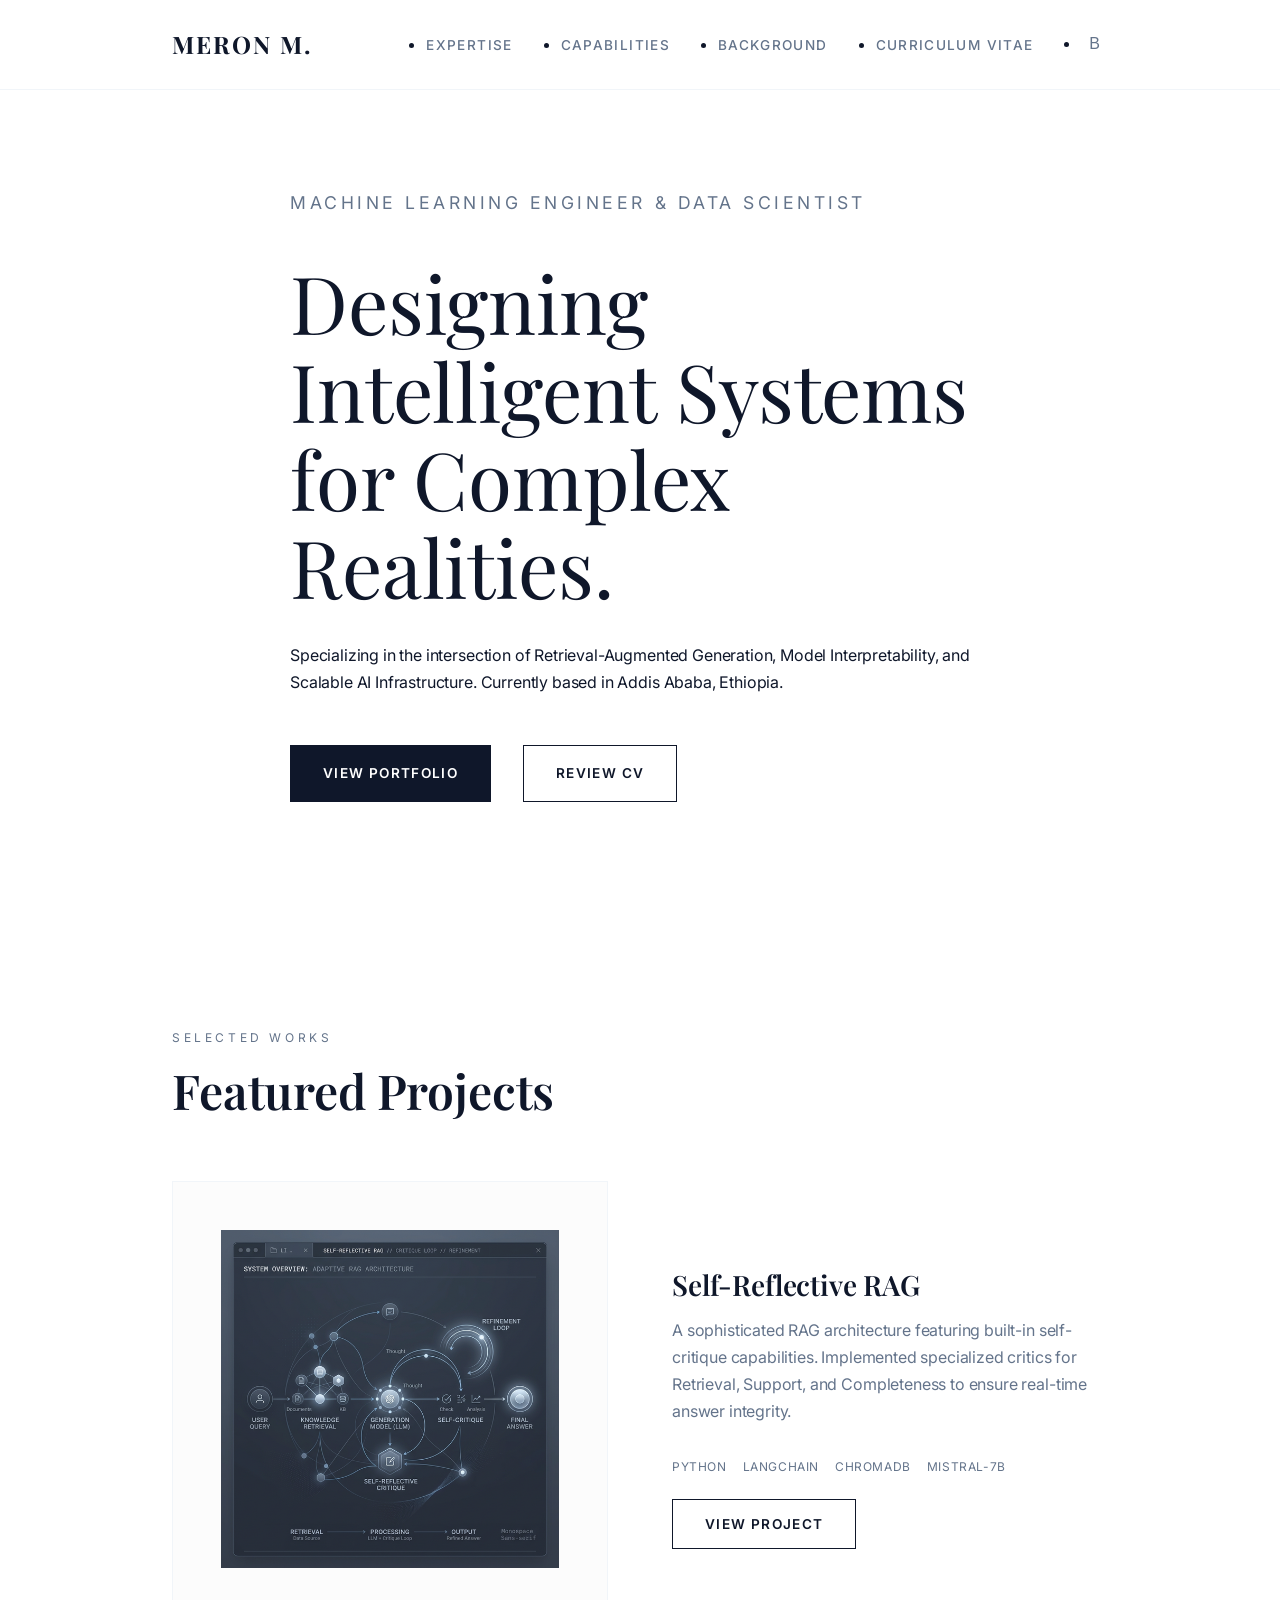
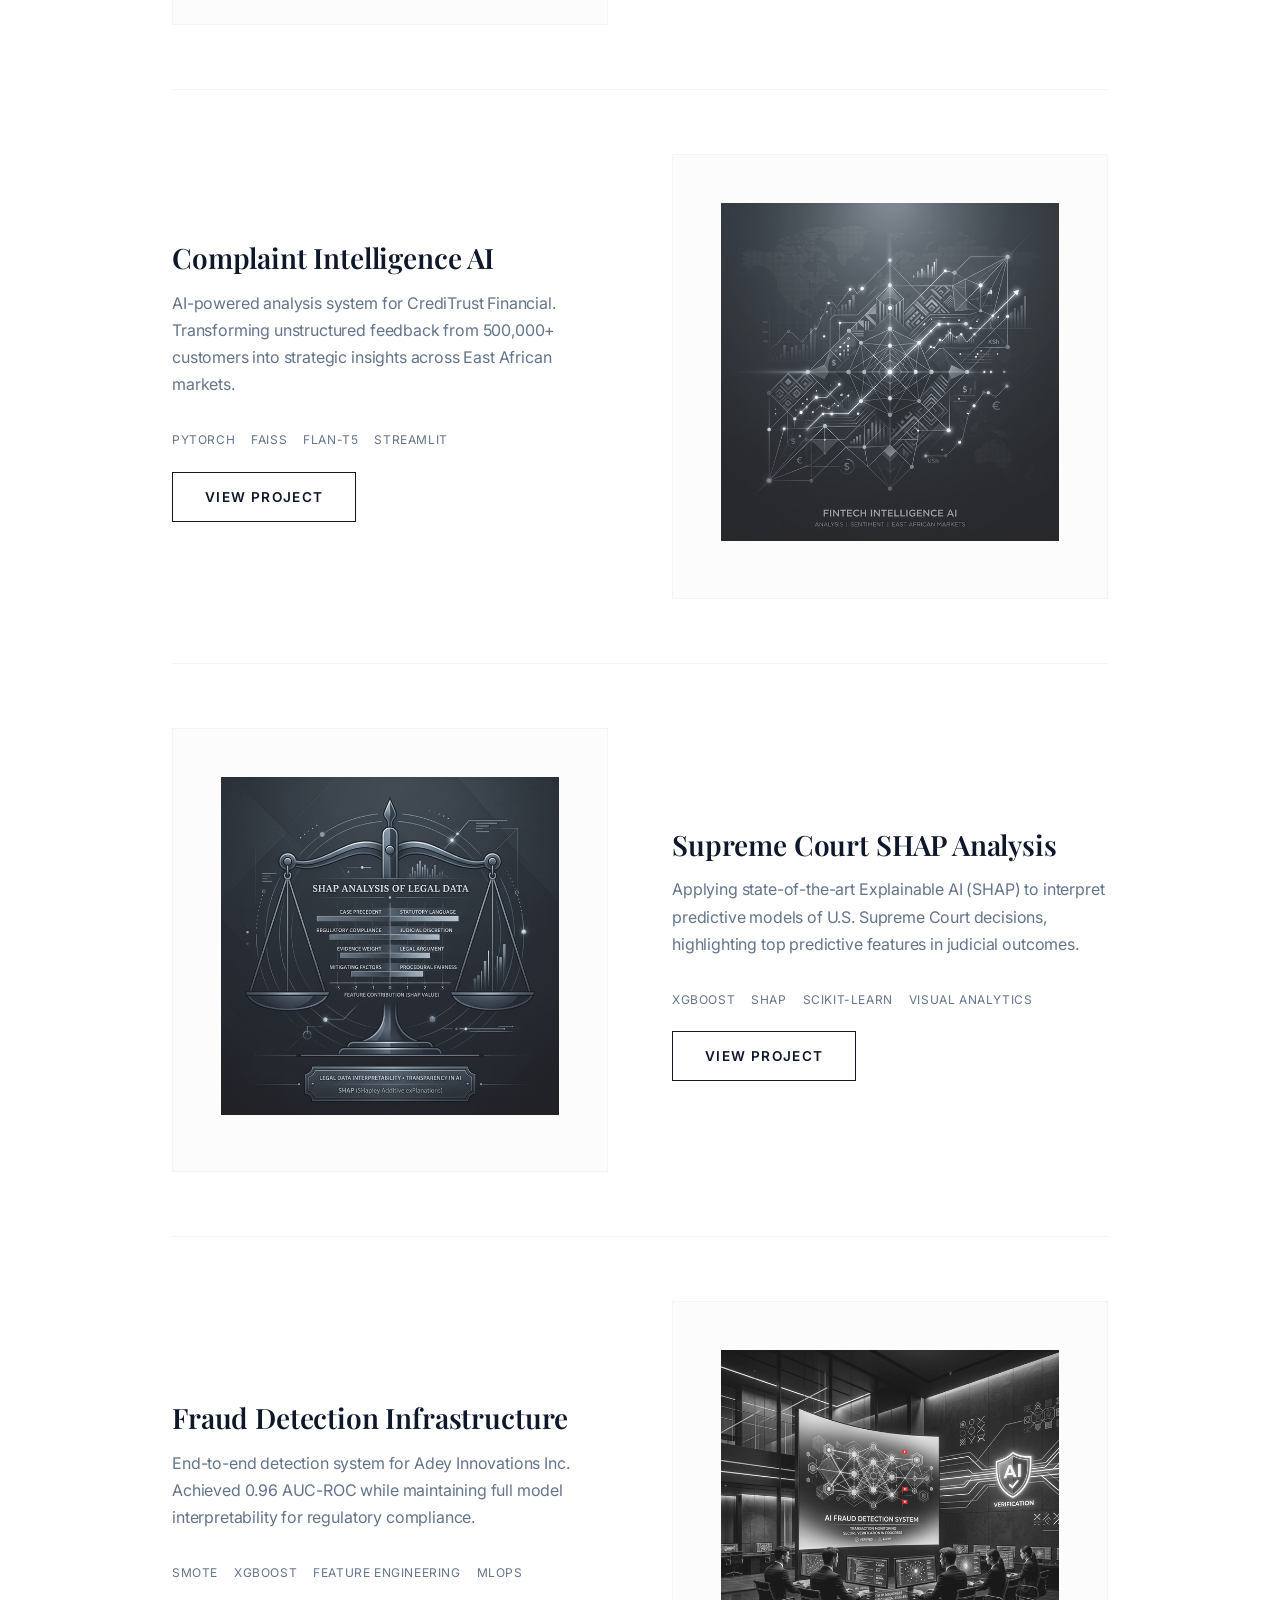
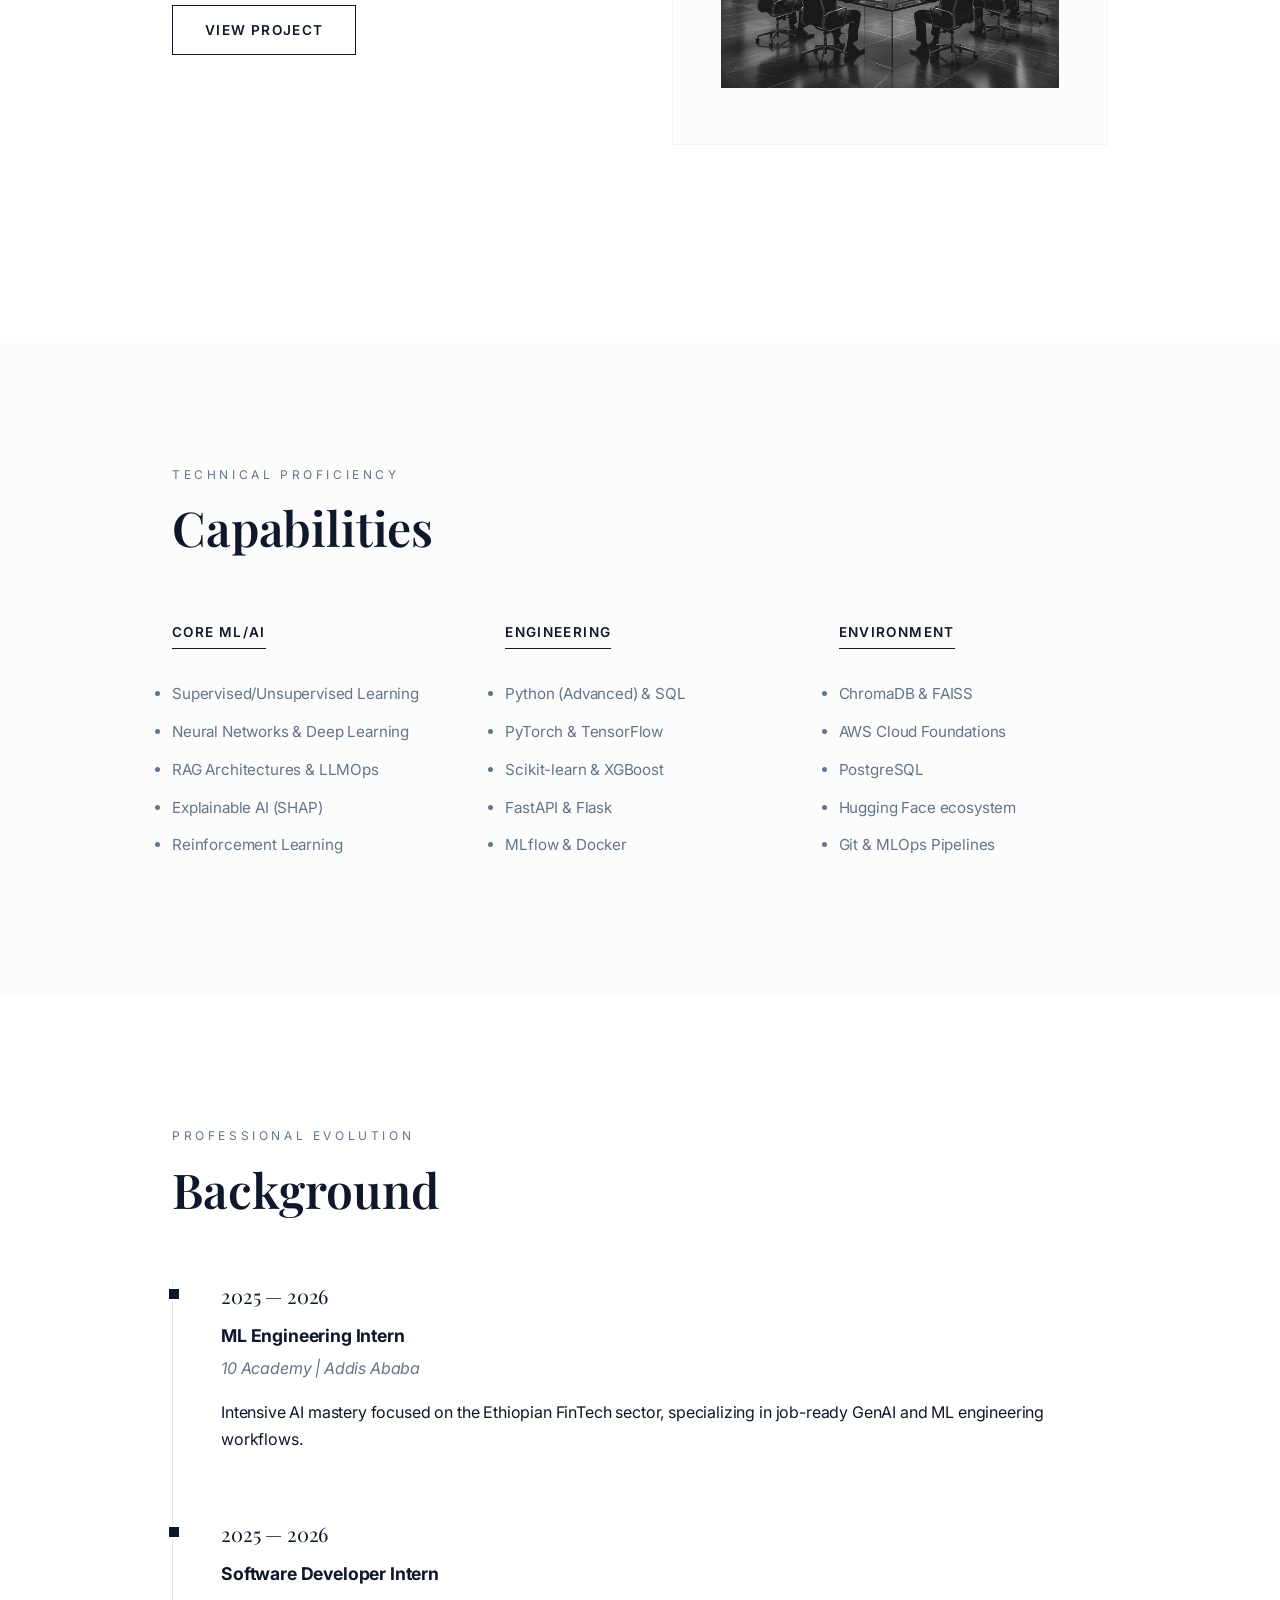
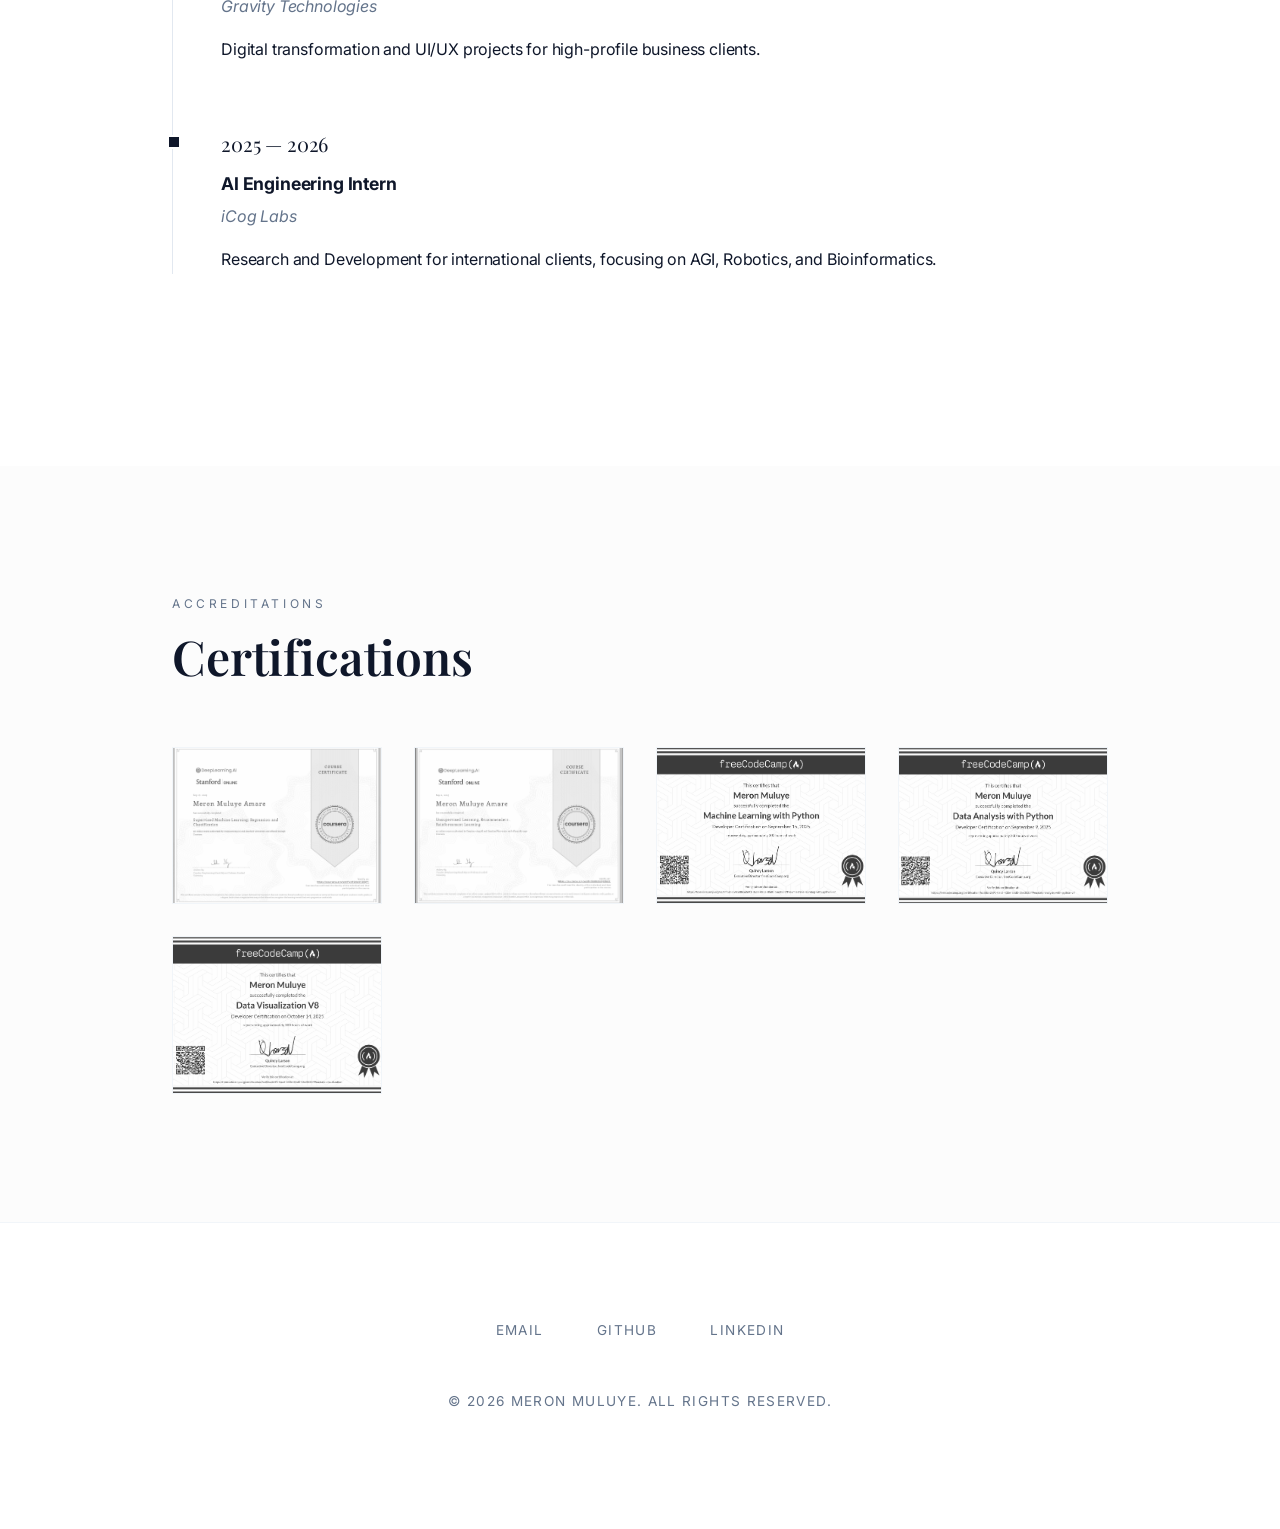
==== commit 3ce7cc5e: "initial commit" ====
--- a/index.html
+++ b/index.html
@@ -1,357 +1,268 @@
 <!DOCTYPE html>
 <html lang="en">
+
 <head>
     <meta charset="UTF-8">
     <meta name="viewport" content="width=device-width, initial-scale=1.0">
-    <title>Meron Muluye Amare - Machine Learning Engineer & Data Scientist</title>
-    <meta name="description" content="Portfolio of Meron Muluye Amare, Machine Learning Engineer & Data Scientist specializing in ML, AI, and data science projects.">
-    <link rel="preconnect" href="https://fonts.googleapis.com">
-    <link rel="preconnect" href="https://fonts.gstatic.com" crossorigin>
-    <link href="https://fonts.googleapis.com/css2?family=EB+Garamond:wght@400;500;600&family=Inter:wght@300;400;500&family=JetBrains+Mono:wght@400;500&display=swap" rel="stylesheet">
-    <link rel="stylesheet" href="css/main.css">
+    <title>Meron Muluye | Machine Learning Engineer</title>
+    <meta name="description"
+        content="Official portfolio of Meron Muluye. Specialized in RAG architectures, Fraud Detection, and Explainable AI.">
+    <link rel="stylesheet" href="assets/css/style.css">
 </head>
+
 <body>
-    <header class="header">
-        <nav class="nav">
-            <div class="nav-container">
-                <div class="nav-brand">
-                    <h1 class="nav-name">MA</h1>
-                </div>
-                <div class="nav-links">
-                    <a href="#projects" class="nav-link">Projects</a>
-                    <a href="#experience" class="nav-link">Experience</a>
-                    <a href="#education" class="nav-link">Education</a>
-                    <a href="#skills" class="nav-link">Skills</a>
-                    <a href="resume.html" class="nav-link nav-link--resume">Resume</a>
-                </div>
-            </div>
-        </nav>
+
+    <nav>
+        <div class="container nav-container">
+            <a href="#" class="logo">MERON M.</a>
+            <ul class="nav-links" id="nav-links">
+                <li><a href="#projects">Expertise</a></li>
+                <li><a href="#skills">Capabilities</a></li>
+                <li><a href="#timeline">Background</a></li>
+                <li><a href="resume.html">Curriculum Vitae</a></li>
+                <li><button class="theme-toggle" id="theme-btn">M</button></li>
+            </ul>
+            <button class="hamburger" id="hamburger-btn" aria-label="Toggle Navigation">
+                <span class="bar"></span>
+                <span class="bar"></span>
+                <span class="bar"></span>
+            </button>
+        </div>
+    </nav>
+
+    <header class="hero">
+        <div class="container">
+            <div class="hero-content reveal">
+                <span class="subtitle">Machine Learning Engineer & Data Scientist</span>
+                <h1>Designing Intelligent Systems for Complex Realities.</h1>
+                <p>Specializing in the intersection of Retrieval-Augmented Generation, Model Interpretability, and
+                    Scalable AI Infrastructure. Currently based in Addis Ababa, Ethiopia.</p>
+                <div class="hero-btns">
+                    <a href="#projects" class="btn btn-primary">View Portfolio</a>
+                    <a href="resume.html" class="btn btn-outline">Review CV</a>
+                </div>
+            </div>
+        </div>
     </header>
 
-    <main>
-        <section class="hero">
-            <div class="container">
-                <div class="hero-content">
-                    <h1 class="hero-name">Meron Muluye Amare</h1>
-                    <p class="hero-title">Machine Learning Engineer & Data Scientist</p>
-                    <div class="hero-contact">
-                        <a href="https://github.com/meron-23" class="contact-link" target="_blank" rel="noopener">GitHub</a>
-                        <a href="https://www.linkedin.com/in/meronmuluye/" class="contact-link" target="_blank" rel="noopener">LinkedIn</a>
-                        <a href="mailto:meronmuluye75@gmail.com" class="contact-link">Email</a>
-                    </div>
-                </div>
-            </div>
-        </section>
-
-        <section id="projects" class="projects">
-            <div class="container">
-                <h2 class="section-title">Featured Projects</h2>
-                <div class="projects-grid">
-                    <article class="project-card">
-                        <div class="project-image">
-                            <img src="images/projects/self-rag.svg" alt="Self-RAG Interface" loading="lazy">
-                        </div>
-                        <div class="project-content">
-                            <h3 class="project-title">Self-RAG: Self-Reflective Retrieval-Augmented Generation</h3>
-                            <p class="project-description">A sophisticated RAG system with built-in self-critique capabilities. Features three specialized critics (Retrieval, Support, Completeness) that evaluate answers in real-time with full reasoning transparency.</p>
-                            <div class="project-tech">
-                                <span class="tech-tag">Python</span>
-                                <span class="tech-tag">Streamlit</span>
-                                <span class="tech-tag">ChromaDB</span>
-                                <span class="tech-tag">Gemini API</span>
-                                <span class="tech-tag">LangChain</span>
-                            </div>
-                            <div class="project-achievements">
-                                <ul class="achievement-list">
-                                    <li>Built modular architecture with pluggable critics and retrievers</li>
-                                    <li>Implemented real-time reasoning trace visibility</li>
-                                    <li>Created beautiful Streamlit interface with system monitoring</li>
-                                </ul>
-                            </div>
-                            <a href="https://github.com/meron-23/self-rag" class="project-link" target="_blank" rel="noopener">View Project</a>
-                        </div>
-                    </article>
-
-                    <article class="project-card">
-                        <div class="project-image">
-                            <img src="images/projects/creditrust.svg" alt="CrediTrust Interface" loading="lazy">
-                        </div>
-                        <div class="project-content">
-                            <h3 class="project-title">CrediTrust Financial - Complaint Intelligence AI</h3>
-                            <p class="project-description">AI-powered complaint analysis system for a fintech serving 500,000+ customers across Kenya, Uganda, Tanzania, and Rwanda. Transforms unstructured feedback into strategic insights.</p>
-                            <div class="project-tech">
-                                <span class="tech-tag">FAISS</span>
-                                <span class="tech-tag">sentence-transformers</span>
-                                <span class="tech-tag">Flan-T5</span>
-                                <span class="tech-tag">Streamlit</span>
-                                <span class="tech-tag">PyTorch</span>
-                            </div>
-                            <div class="project-achievements">
-                                <ul class="achievement-list">
-                                    <li>Built semantic search across 4 East African markets</li>
-                                    <li>Created PM-friendly interface with one-click business queries</li>
-                                    <li>Implemented multi-product analysis (Credit Cards, BNPL, Loans)</li>
-                                </ul>
-                            </div>
-                            <a href="https://github.com/meron-23/creditrust-complaint-rag" class="project-link" target="_blank" rel="noopener">View Project</a>
-                        </div>
-                    </article>
-
-                    <article class="project-card">
-                        <div class="project-image">
-                            <img src="images/projects/shap.svg" alt="SHAP Analysis Visualization" loading="lazy">
-                        </div>
-                        <div class="project-content">
-                            <h3 class="project-title">SHAP Analysis of Supreme Court Decisions</h3>
-                            <p class="project-description">Applied Explainable AI (SHAP) to analyze and interpret predictions of U.S. Supreme Court case outcomes using historical decision data.</p>
-                            <div class="project-tech">
-                                <span class="tech-tag">Python</span>
-                                <span class="tech-tag">SHAP</span>
-                                <span class="tech-tag">XGBoost</span>
-                                <span class="tech-tag">scikit-learn</span>
-                                <span class="tech-tag">Matplotlib</span>
-                            </div>
-                            <div class="project-achievements">
-                                <ul class="achievement-list">
-                                    <li>Identified top predictive features in judicial decisions</li>
-                                    <li>Created global and local explanations with SHAP visualizations</li>
-                                    <li>Demonstrated model interpretability on sensitive legal data</li>
-                                </ul>
-                            </div>
-                            <a href="https://github.com/meron-23/shap-supreme-court-analysis" class="project-link" target="_blank" rel="noopener">View Project</a>
-                        </div>
-                    </article>
-
-                    <article class="project-card">
-                        <div class="project-image">
-                            <img src="images/projects/fraud.svg" alt="Fraud Detection Dashboard" loading="lazy">
-                        </div>
-                        <div class="project-content">
-                            <h3 class="project-title">Fraud Detection System - Adey Innovations Inc.</h3>
-                            <p class="project-description">End-to-end fraud detection system for e-commerce and credit card transactions with emphasis on interpretability and business impact.</p>
-                            <div class="project-tech">
-                                <span class="tech-tag">Python</span>
-                                <span class="tech-tag">XGBoost</span>
-                                <span class="tech-tag">SMOTE</span>
-                                <span class="tech-tag">SHAP</span>
-                                <span class="tech-tag">pandas</span>
-                            </div>
-                            <div class="project-achievements">
-                                <ul class="achievement-list">
-                                    <li>Achieved 0.96 AUC-ROC with XGBoost</li>
-                                    <li>Handled severe class imbalance using SMOTE</li>
-                                    <li>Built SHAP-based explanations for compliance</li>
-                                </ul>
-                            </div>
-                            <a href="https://github.com/meron-23/fraud-detection-model" class="project-link" target="_blank" rel="noopener">View Project</a>
-                        </div>
-                    </article>
-                </div>
-            </div>
-        </section>
-
-        <section id="experience" class="experience">
-            <div class="container">
-                <h2 class="section-title">Professional Experience</h2>
-                <div class="experience-grid">
-                    <div class="experience-category">
-                        <h3 class="category-title">Machine Learning Engineering</h3>
-                        <div class="experience-items">
-                            <div class="experience-item">
-                                <h4 class="item-title">ML Engineering Intern</h4>
-                                <p class="item-organization">10 Academy</p>
-                                <p class="item-date">2025 - 2026</p>
-                                <p class="item-description">Completed intensive Kifiya AI Mastery (KAIM) Training Program, a three-month remote training focused on creating job-ready AI Engineers for Ethiopian FinTech sector. Engaged in comprehensive curriculum covering Generative AI Engineering, Machine Learning Engineering, and Data Engineering with emphasis on project-based learning and real-world applications.</p>
-                                <div class="item-achievements">
-                                    <ul class="achievement-list">
-                                        <li>Developed practical ML skills through intensive project-based learning</li>
-                                        <li>Gained expertise in Generative AI and ML Engineering for FinTech applications</li>
-                                        <li>Collaborated on industry-relevant projects with direct business impact</li>
-                                    </ul>
-                                </div>
-                            </div>
-                        </div>
-                    </div>
-
-                    <div class="experience-category">
-                        <h3 class="category-title">Software Development</h3>
-                        <div class="experience-items">
-                            <div class="experience-item">
-                                <h4 class="item-title">Software Developer Intern</h4>
-                                <p class="item-organization">Gravity Technologies</p>
-                                <p class="item-date">2025 - 2026</p>
-                                <p class="item-description">Contributed to software development projects focusing on innovative technology solutions for business clients. Worked on cutting-edge UI/UX design and digital expertise to ensure seamless client connections and digital transformation initiatives.</p>
-                                <div class="item-achievements">
-                                    <ul class="achievement-list">
-                                        <li>Developed web applications using modern software development practices</li>
-                                        <li>Collaborated on UI/UX design and implementation</li>
-                                        <li>Contributed to digital transformation projects for various clients</li>
-                                    </ul>
-                                </div>
-                            </div>
-                        </div>
-                    </div>
-
-                    <div class="experience-category">
-                        <h3 class="category-title">Artificial Intelligence</h3>
-                        <div class="experience-items">
-                            <div class="experience-item">
-                                <h4 class="item-title">AI Engineering Intern</h4>
-                                <p class="item-organization">iCog Labs</p>
-                                <p class="item-date">2025 - 2026</p>
-                                <p class="item-description">Worked with East Africa's first private AI and Robotics Research and Development Company. Focused on Artificial Intelligence R&D projects with international clients from USA, Canada, Japan, Hong Kong, and Germany. Gained exposure to Artificial General Intelligence, Robotics, AI-enhanced Commercial Software, Bioinformatics Research, and Machine Learning-based data analysis.</p>
-                                <div class="item-achievements">
-                                    <ul class="achievement-list">
-                                        <li>Contributed to AI research and development projects</li>
-                                        <li>Worked on machine learning-based data analysis initiatives</li>
-                                        <li>Collaborated with international partners including US AI firm Novamente LLC and SingularityNet</li>
-                                        <li>Participated in prototype development for hardware products</li>
-                                    </ul>
-                                </div>
-                            </div>
-                        </div>
-                    </div>
-                </div>
-            </div>
-        </section>
-
-        <section id="education" class="education">
-            <div class="container">
-                <h2 class="section-title">Education & Certifications</h2>
-                <div class="education-grid">
-                    <div class="education-category">
-                        <h3 class="category-title">University Education</h3>
-                        <div class="education-items">
-                            <div class="education-item">
-                                <h4 class="item-title">Bachelor of Science in Computer Science</h4>
-                                <p class="item-organization">St. Mary's University, Addis Ababa</p>
-                                <p class="item-date">2022 - 2026</p>
-                                <p class="item-description">Completed comprehensive Computer Science curriculum with focus on software development, algorithms, and data structures at accredited private university.</p>
-                            </div>
-                        </div>
-                    </div>
-
-                    <div class="education-category">
-                        <h3 class="category-title">ALX Programs</h3>
-                        <div class="education-items">
-                            <div class="education-item">
-                                <h4 class="item-title">Data Science Professional Program</h4>
-                                <p class="item-organization">ALX Africa</p>
-                            </div>
-                            <div class="education-item">
-                                <h4 class="item-title">Software Engineering Professional Program</h4>
-                                <p class="item-organization">ALX Africa</p>
-                            </div>
-                        </div>
-                    </div>
-
-                    <div class="education-category">
-                        <h3 class="category-title">DeepLearning.AI (Coursera)</h3>
-                        <div class="education-items">
-                            <div class="education-item">
-                                <h4 class="item-title"><a href="#" onclick="showCertificate('unsupervised-learning')" class="item-link">Unsupervised Learning, Recommenders, Reinforcement Learning</a></h4>
-                                <p class="item-date">September 2025</p>
-                                <p class="item-skills">Clustering, Anomaly Detection, Collaborative Filtering, Deep Learning-based Recommenders, Reinforcement Learning</p>
-                            </div>
-                            <div class="education-item">
-                                <h4 class="item-title"><a href="#" onclick="showCertificate('supervised-learning')" class="item-link">Supervised Machine Learning: Regression and Classification</a></h4>
-                                <p class="item-date">September 2025</p>
-                                <p class="item-skills">Linear/Logistic Regression, Scikit-learn, NumPy, Predictive Modeling, Model Evaluation</p>
-                            </div>
-                        </div>
-                    </div>
-
-                    <div class="education-category">
-                        <h3 class="category-title">freeCodeCamp</h3>
-                        <div class="education-items">
-                            <div class="education-item">
-                                <h4 class="item-title"><a href="#" onclick="showCertificate('machine-learning-python')" class="item-link">Machine Learning with Python</a></h4>
-                                <p class="item-organization">freeCodeCamp</p>
-                            </div>
-                            <div class="education-item">
-                                <h4 class="item-title"><a href="#" onclick="showCertificate('data-analysis-python')" class="item-link">Data Analysis with Python</a></h4>
-                                <p class="item-organization">freeCodeCamp</p>
-                            </div>
-                            <div class="education-item">
-                                <h4 class="item-title"><a href="#" onclick="showCertificate('data-visualization')" class="item-link">Data Visualization</a></h4>
-                                <p class="item-organization">freeCodeCamp</p>
-                            </div>
-                        </div>
-                    </div>
-                </div>
-            </div>
-        </section>
-
-        <section id="skills" class="skills">
-            <div class="container">
-                <h2 class="section-title">Technical Skills</h2>
-                <div class="skills-grid">
-                    <div class="skill-category">
-                        <h3 class="skill-title">Core ML/AI</h3>
-                        <ul class="skill-list">
-                            <li>Machine Learning (Supervised, Unsupervised, Reinforcement Learning)</li>
-                            <li>Deep Learning (Neural Networks, Recommender Systems, Anomaly Detection)</li>
-                            <li>LLM & RAG (LangChain, RAG architectures, Prompt Engineering, Vector Databases)</li>
-                            <li>Explainable AI (SHAP, Feature Importance, Model Interpretability)</li>
-                        </ul>
-                    </div>
-
-                    <div class="skill-category">
-                        <h3 class="skill-title">Programming & Libraries</h3>
-                        <ul class="skill-list">
-                            <li>Languages: Python (Advanced), SQL</li>
-                            <li>ML Libraries: scikit-learn, XGBoost, PyTorch, TensorFlow</li>
-                            <li>Data Stack: pandas, NumPy, Matplotlib, Seaborn</li>
-                            <li>NLP/LLM: LangChain, Hugging Face, Transformers</li>
-                        </ul>
-                    </div>
-
-                    <div class="skill-category">
-                        <h3 class="skill-title">Tools & Platforms</h3>
-                        <ul class="skill-list">
-                            <li>Frameworks: Streamlit, FastAPI, Flask</li>
-                            <li>Databases: ChromaDB, FAISS, PostgreSQL</li>
-                            <li>MLOps: MLflow, Docker, Git</li>
-                            <li>Cloud: AWS (basics)</li>
-                        </ul>
-                    </div>
-                </div>
-            </div>
-        </section>
-    </main>
-
-    <footer class="footer">
-        <div class="container">
-            <div class="footer-content">
-                <p>&copy; 2026 Meron Muluye Amare</p>
-                <div class="footer-links">
-                    <a href="resume.html" class="footer-link">Resume</a>
-                    <a href="docs/Meron_Resume.txt" class="footer-link" download>Download Resume (Text)</a>
-                </div>
-            </div>
+    <section id="projects">
+        <div class="container">
+            <span class="section-label">Selected Works</span>
+            <div class="section-title">
+                <h2>Featured Projects</h2>
+            </div>
+
+            <div class="projects-list">
+                <!-- Project 1 -->
+                <article class="project-item reveal">
+                    <div class="project-visual">
+                        <img src="images/projects/self-rag.png" alt="Self-RAG Visual">
+                    </div>
+                    <div class="project-info">
+                        <h3>Self-Reflective RAG</h3>
+                        <p>A sophisticated RAG architecture featuring built-in self-critique capabilities. Implemented
+                            specialized critics for Retrieval, Support, and Completeness to ensure real-time answer
+                            integrity.</p>
+                        <div class="project-tags">
+                            <span class="tag">Python</span>
+                            <span class="tag">LangChain</span>
+                            <span class="tag">ChromaDB</span>
+                            <span class="tag">Mistral-7B</span>
+                        </div>
+                        <a href="https://github.com/meron-23/self-rag" class="btn btn-outline" target="_blank">View
+                            Project</a>
+                    </div>
+                </article>
+
+                <!-- Project 2 -->
+                <article class="project-item reveal">
+                    <div class="project-info">
+                        <h3>Complaint Intelligence AI</h3>
+                        <p>AI-powered analysis system for CrediTrust Financial. Transforming unstructured feedback from
+                            500,000+ customers into strategic insights across East African markets.</p>
+                        <div class="project-tags">
+                            <span class="tag">PyTorch</span>
+                            <span class="tag">FAISS</span>
+                            <span class="tag">Flan-T5</span>
+                            <span class="tag">Streamlit</span>
+                        </div>
+                        <a href="https://github.com/meron-23/creditrust-complaint-rag" class="btn btn-outline"
+                            target="_blank">View Project</a>
+                    </div>
+                    <div class="project-visual">
+                        <img src="images/projects/creditrust.png" alt="Fintech Visual">
+                    </div>
+                </article>
+
+                <!-- Project 3 -->
+                <article class="project-item reveal">
+                    <div class="project-visual">
+                        <img src="images/projects/shap.png" alt="SHAP Analysis Visual">
+                    </div>
+                    <div class="project-info">
+                        <h3>Supreme Court SHAP Analysis</h3>
+                        <p>Applying state-of-the-art Explainable AI (SHAP) to interpret predictive models of U.S.
+                            Supreme Court decisions, highlighting top predictive features in judicial outcomes.</p>
+                        <div class="project-tags">
+                            <span class="tag">XGBoost</span>
+                            <span class="tag">SHAP</span>
+                            <span class="tag">scikit-learn</span>
+                            <span class="tag">Visual Analytics</span>
+                        </div>
+                        <a href="https://github.com/meron-23/shap-supreme-court-analysis" class="btn btn-outline"
+                            target="_blank">View Project</a>
+                    </div>
+                </article>
+
+                <!-- Project 4 -->
+                <article class="project-item reveal">
+                    <div class="project-info">
+                        <h3>Fraud Detection Infrastructure</h3>
+                        <p>End-to-end detection system for Adey Innovations Inc. Achieved 0.96 AUC-ROC while maintaining
+                            full model interpretability for regulatory compliance.</p>
+                        <div class="project-tags">
+                            <span class="tag">SMOTE</span>
+                            <span class="tag">XGBoost</span>
+                            <span class="tag">Feature Engineering</span>
+                            <span class="tag">MLOps</span>
+                        </div>
+                        <a href="https://github.com/meron-23/fraud-detection-model" class="btn btn-outline"
+                            target="_blank">View Project</a>
+                    </div>
+                    <div class="project-visual">
+                        <img src="images/projects/fraud.png" alt="Security Visual">
+                    </div>
+                </article>
+            </div>
+        </div>
+    </section>
+
+    <section id="skills" style="background: var(--bg-alt);">
+        <div class="container">
+            <span class="section-label">Technical Proficiency</span>
+            <div class="section-title">
+                <h2>Capabilities</h2>
+            </div>
+
+            <div class="skills-grid reveal">
+                <div class="skill-category">
+                    <h4>Core ML/AI</h4>
+                    <ul class="skill-list">
+                        <li>Supervised/Unsupervised Learning</li>
+                        <li>Neural Networks & Deep Learning</li>
+                        <li>RAG Architectures & LLMOps</li>
+                        <li>Explainable AI (SHAP)</li>
+                        <li>Reinforcement Learning</li>
+                    </ul>
+                </div>
+                <div class="skill-category">
+                    <h4>Engineering</h4>
+                    <ul class="skill-list">
+                        <li>Python (Advanced) & SQL</li>
+                        <li>PyTorch & TensorFlow</li>
+                        <li>Scikit-learn & XGBoost</li>
+                        <li>FastAPI & Flask</li>
+                        <li>MLflow & Docker</li>
+                    </ul>
+                </div>
+                <div class="skill-category">
+                    <h4>Environment</h4>
+                    <ul class="skill-list">
+                        <li>ChromaDB & FAISS</li>
+                        <li>AWS Cloud Foundations</li>
+                        <li>PostgreSQL</li>
+                        <li>Hugging Face ecosystem</li>
+                        <li>Git & MLOps Pipelines</li>
+                    </ul>
+                </div>
+            </div>
+        </div>
+    </section>
+
+    <section id="timeline">
+        <div class="container">
+            <span class="section-label">Professional Evolution</span>
+            <div class="section-title">
+                <h2>Background</h2>
+            </div>
+
+            <div class="timeline-formal reveal">
+                <div class="timeline-entry">
+                    <span class="timeline-year">2025 — 2026</span>
+                    <span class="timeline-role">ML Engineering Intern</span>
+                    <span class="timeline-org">10 Academy | Addis Ababa</span>
+                    <p>Intensive AI mastery focused on the Ethiopian FinTech sector, specializing in job-ready GenAI and
+                        ML engineering workflows.</p>
+                </div>
+                <div class="timeline-entry">
+                    <span class="timeline-year">2025 — 2026</span>
+                    <span class="timeline-role">Software Developer Intern</span>
+                    <span class="timeline-org">Gravity Technologies</span>
+                    <p>Digital transformation and UI/UX projects for high-profile business clients.</p>
+                </div>
+                <div class="timeline-entry">
+                    <span class="timeline-year">2025 — 2026</span>
+                    <span class="timeline-role">AI Engineering Intern</span>
+                    <span class="timeline-org">iCog Labs</span>
+                    <p>Research and Development for international clients, focusing on AGI, Robotics, and
+                        Bioinformatics.</p>
+                </div>
+            </div>
+        </div>
+    </section>
+
+    <section id="certificates" style="background: var(--bg-alt);">
+        <div class="container">
+            <span class="section-label">Accreditations</span>
+            <div class="section-title">
+                <h2>Certifications</h2>
+            </div>
+            <div class="certs-display reveal">
+                <div class="cert-thumbnail">
+                    <img src="images/certificates/regression and classification.png"
+                        alt="Supervised Learning Certificate">
+                </div>
+                <div class="cert-thumbnail">
+                    <img src="images/certificates/recommenders and reinforcment learning.png"
+                        alt="Unsupervised Learning Certificate">
+                </div>
+                <div class="cert-thumbnail">
+                    <img src="images/certificates/machine learning with python.png" alt="ML with Python Certificate">
+                </div>
+                <div class="cert-thumbnail">
+                    <img src="images/certificates/data analysis with python.png" alt="Data Analysis Certificate">
+                </div>
+                <div class="cert-thumbnail">
+                    <img src="images/certificates/data visualization.png" alt="Data Visualization Certificate">
+                </div>
+            </div>
+        </div>
+    </section>
+
+    <footer>
+        <div class="container">
+            <div style="margin-bottom: 3rem;">
+                <a href="mailto:meronmuuye75@gmail.com" style="margin: 0 1.5rem;">Email</a>
+                <a href="https://github.com/meron-23" style="margin: 0 1.5rem;" target="_blank">GitHub</a>
+                <a href="https://linkedin.com/in/meron-muluye" style="margin: 0 1.5rem;" target="_blank">LinkedIn</a>
+            </div>
+            <p>&copy; 2026 Meron Muluye. All Rights Reserved.</p>
         </div>
     </footer>
 
-    <!-- Certificate Modal -->
-    <div id="certificate-modal" class="certificate-modal">
-        <div class="certificate-modal-content">
-            <div class="certificate-modal-header">
-                <h3 class="certificate-modal-title">Certificate Verification</h3>
-                <button class="certificate-modal-close" onclick="closeCertificate()">&times;</button>
-            </div>
-            <div class="certificate-modal-body">
-                <div class="certificate-info">
-                    <h4 class="certificate-name" id="certificate-name"></h4>
-                    <p class="certificate-description" id="certificate-description"></p>
-                    <div class="certificate-actions">
-                        <a href="#" id="certificate-link" target="_blank" rel="noopener" class="certificate-btn">View Original Certificate</a>
-                        <button class="certificate-btn certificate-btn--secondary" onclick="closeCertificate()">Close</button>
-                    </div>
-                </div>
-            </div>
-        </div>
-    </div>
-
-    <script src="js/main.js"></script>
+    <script src="assets/js/main.js"></script>
+    <script>
+        // Specific Reveal Logic for the formal layout
+        const observer = new IntersectionObserver((entries) => {
+            entries.forEach(entry => {
+                if (entry.isIntersecting) {
+                    entry.target.classList.add('active');
+                }
+            });
+        }, { threshold: 0.1 });
+
+        document.querySelectorAll('.reveal').forEach(el => observer.observe(el));
+    </script>
 </body>
-</html>
+
+</html>
--- a/assets/css/style.css
+++ b/assets/css/style.css
@@ -0,0 +1,544 @@
+/* 
+    MERON MULUYE - PREMIUM FORMAL DESIGN SYSTEM
+    Sophisticated, Minimalist, Research-Oriented Aesthetic
+*/
+
+@import url('https://fonts.googleapis.com/css2?family=Playfair+Display:ital,wght@0,400..900;1,400..900&family=Inter:wght@100..900&display=swap');
+
+:root {
+    /* Sophisticated Monochrome Palette */
+    --primary: #0f172a;
+    /* Midnight Blue/Charcoal */
+    --accent: #1e293b;
+    /* Slate */
+    --bg-light: #ffffff;
+    --bg-alt: #fcfcfc;
+    /* Very subtle off-white */
+    --text-main: #0f172a;
+    /* High contrast for formality */
+    --text-muted: #64748b;
+    --border: #e2e8f0;
+    --border-thin: #f1f5f9;
+    --card-bg: #ffffff;
+
+    /* Typography */
+    --font-serif: "Playfair Display", serif;
+    --font-sans: "Inter", sans-serif;
+
+    /* Transitions & Spacing */
+    --transition: all 0.4s ease;
+    --section-padding: 8rem 0;
+}
+
+/* Dark Mode - Polished & Deep */
+body.dark {
+    --bg-light: #020617;
+    --bg-alt: #0f172a;
+    --text-main: #f8fafc;
+    --text-muted: #94a3b8;
+    --border: #1e293b;
+    --border-thin: #0f172a;
+    --card-bg: #0f172a;
+}
+
+* {
+    margin: 0;
+    padding: 0;
+    box-sizing: border-box;
+}
+
+html {
+    scroll-behavior: smooth;
+    font-size: 16px;
+}
+
+body {
+    font-family: var(--font-sans);
+    background-color: var(--bg-light);
+    color: var(--text-main);
+    line-height: 1.7;
+    transition: background-color 0.5s, color 0.5s;
+    letter-spacing: -0.01em;
+}
+
+body.no-scroll {
+    overflow: hidden;
+}
+
+h1,
+h2,
+h3,
+h4 {
+    font-family: var(--font-serif);
+    font-weight: 600;
+    line-height: 1.1;
+    margin-bottom: 1.5rem;
+}
+
+p {
+    margin-bottom: 1.25rem;
+}
+
+a {
+    text-decoration: none;
+    color: inherit;
+    transition: var(--transition);
+}
+
+.container {
+    max-width: 1000px;
+    /* Slimmer for better readability */
+    margin: 0 auto;
+    padding: 0 2rem;
+}
+
+/* --- Navigation --- */
+nav {
+    position: fixed;
+    top: 0;
+    left: 0;
+    width: 100%;
+    background: rgba(var(--bg-light), 0.9);
+    backdrop-filter: blur(12px);
+    z-index: 1000;
+    height: 90px;
+    display: flex;
+    align-items: center;
+    border-bottom: 1px solid var(--border-thin);
+}
+
+.nav-container {
+    display: flex;
+    justify-content: space-between;
+    align-items: center;
+    width: 100%;
+}
+
+.logo {
+    font-family: var(--font-serif);
+    font-size: 1.5rem;
+    font-weight: 700;
+    letter-spacing: 2px;
+}
+
+.nav-links {
+    display: flex;
+    gap: 3rem;
+    align-items: center;
+}
+
+.nav-links a {
+    font-size: 0.85rem;
+    text-transform: uppercase;
+    letter-spacing: 0.1em;
+    font-weight: 500;
+    color: var(--text-muted);
+}
+
+.nav-links a:hover {
+    color: var(--text-main);
+}
+
+.theme-toggle {
+    background: none;
+    border: none;
+    cursor: pointer;
+    font-size: 1rem;
+    padding: 0.5rem;
+    color: var(--text-muted);
+}
+
+/* --- Hero Section --- */
+.hero {
+    min-height: 100vh;
+    display: flex;
+    align-items: center;
+    padding-top: 90px;
+}
+
+.hero-content {
+    max-width: 700px;
+}
+
+.hero h1 {
+    font-size: clamp(3rem, 7vw, 5rem);
+    font-weight: 400;
+    margin-bottom: 2rem;
+}
+
+.hero .subtitle {
+    font-size: 1.1rem;
+    color: var(--text-muted);
+    text-transform: uppercase;
+    letter-spacing: 0.2em;
+    margin-bottom: 2.5rem;
+    display: block;
+}
+
+.hero-btns {
+    display: flex;
+    gap: 2rem;
+    margin-top: 3rem;
+}
+
+.btn {
+    font-size: 0.85rem;
+    text-transform: uppercase;
+    letter-spacing: 0.1em;
+    font-weight: 600;
+    padding: 1rem 2rem;
+    transition: var(--transition);
+    border: 1px solid var(--primary);
+}
+
+.btn-primary {
+    background: var(--primary);
+    color: white;
+}
+
+body.dark .btn-primary {
+    background: white;
+    color: black;
+    border: 1px solid white;
+}
+
+.btn-outline {
+    background: transparent;
+    color: var(--primary);
+}
+
+body.dark .btn-outline {
+    color: white;
+    border: 1px solid white;
+}
+
+.btn:hover {
+    letter-spacing: 0.15em;
+    opacity: 0.8;
+}
+
+/* --- Section Headers --- */
+section {
+    padding: var(--section-padding);
+}
+
+.section-label {
+    font-size: 0.75rem;
+    text-transform: uppercase;
+    letter-spacing: 0.3em;
+    color: var(--text-muted);
+    margin-bottom: 1rem;
+    display: block;
+}
+
+.section-title h2 {
+    font-size: 3rem;
+    margin-bottom: 4rem;
+}
+
+/* --- Project Grid --- */
+.projects-list {
+    display: grid;
+    grid-template-columns: 1fr;
+    gap: 4rem;
+}
+
+.project-item {
+    display: grid;
+    grid-template-columns: 1fr 1fr;
+    gap: 4rem;
+    align-items: center;
+    padding-bottom: 4rem;
+    border-bottom: 1px solid var(--border-thin);
+}
+
+.project-item:last-child {
+    border-bottom: none;
+}
+
+.project-visual {
+    background: var(--bg-alt);
+    padding: 3rem;
+    border: 1px solid var(--border-thin);
+}
+
+.project-visual img {
+    width: 100%;
+    height: auto;
+    object-fit: cover;
+    opacity: 0.9;
+    transition: var(--transition);
+}
+
+.project-visual:hover img {
+    opacity: 1;
+    transform: scale(1.02);
+}
+
+.project-info h3 {
+    font-size: 1.75rem;
+    margin-bottom: 1rem;
+}
+
+.project-info p {
+    color: var(--text-muted);
+    font-size: 1rem;
+    margin-bottom: 2rem;
+}
+
+.project-tags {
+    display: flex;
+    gap: 1rem;
+    flex-wrap: wrap;
+    margin-bottom: 2rem;
+}
+
+.tag {
+    font-size: 0.75rem;
+    text-transform: uppercase;
+    letter-spacing: 0.05em;
+    color: var(--text-muted);
+}
+
+/* --- Certifications --- */
+.certs-display {
+    display: grid;
+    grid-template-columns: repeat(auto-fill, minmax(180px, 1fr));
+    gap: 2rem;
+}
+
+.cert-thumbnail {
+    border: 1px solid var(--border-thin);
+    overflow: hidden;
+    aspect-ratio: 4/3;
+    display: flex;
+    align-items: center;
+    justify-content: center;
+}
+
+.cert-thumbnail img {
+    width: 100%;
+    height: 100%;
+    object-fit: cover;
+    filter: grayscale(1);
+    opacity: 0.8;
+    transition: var(--transition);
+}
+
+.cert-thumbnail:hover img {
+    filter: grayscale(0);
+    opacity: 1;
+}
+
+/* --- Skills --- */
+.skills-grid {
+    display: grid;
+    grid-template-columns: repeat(3, 1fr);
+    gap: 4rem;
+}
+
+.skill-category h4 {
+    font-family: var(--font-sans);
+    text-transform: uppercase;
+    font-size: 0.85rem;
+    letter-spacing: 0.1em;
+    margin-bottom: 2rem;
+    border-bottom: 1px solid var(--text-main);
+    padding-bottom: 0.5rem;
+    display: inline-block;
+}
+
+.skill-list li {
+    font-size: 0.95rem;
+    margin-bottom: 0.75rem;
+    color: var(--text-muted);
+}
+
+/* --- Timeline --- */
+.timeline-formal {
+    border-left: 1px solid var(--border);
+    padding-left: 3rem;
+}
+
+.timeline-entry {
+    margin-bottom: 4rem;
+    position: relative;
+}
+
+.timeline-entry::before {
+    content: '';
+    position: absolute;
+    left: -3.35rem;
+    top: 0.5rem;
+    width: 10px;
+    height: 10px;
+    background: var(--primary);
+    border: 2px solid var(--bg-light);
+}
+
+.timeline-year {
+    font-family: var(--font-serif);
+    font-size: 1.25rem;
+    margin-bottom: 0.5rem;
+    display: block;
+}
+
+.timeline-role {
+    font-weight: 700;
+    font-size: 1.1rem;
+    margin-bottom: 0.25rem;
+    display: block;
+}
+
+.timeline-org {
+    color: var(--text-muted);
+    font-style: italic;
+    margin-bottom: 1rem;
+    display: block;
+}
+
+/* --- Footer --- */
+footer {
+    padding: 6rem 0;
+    text-align: center;
+    border-top: 1px solid var(--border-thin);
+    font-size: 0.85rem;
+    color: var(--text-muted);
+    text-transform: uppercase;
+    letter-spacing: 0.1em;
+}
+
+/* --- Hamburger Menu --- */
+.hamburger {
+    display: none;
+    flex-direction: column;
+    justify-content: space-around;
+    width: 25px;
+    height: 18px;
+    background: transparent;
+    border: none;
+    cursor: pointer;
+    padding: 0;
+    z-index: 1001;
+}
+
+.hamburger .bar {
+    width: 25px;
+    height: 2px;
+    background-color: var(--text-main);
+    transition: var(--transition);
+}
+
+/* --- Responsive --- */
+@media (max-width: 850px) {
+    section {
+        padding: 5rem 0;
+        /* Slightly reduced padding for mobile */
+    }
+
+    .hero h1 {
+        font-size: 2.8rem;
+    }
+
+    .section-title h2 {
+        font-size: 2.2rem;
+        margin-bottom: 2.5rem;
+    }
+
+    .project-visual {
+        display: none;
+    }
+
+    .project-item {
+        grid-template-columns: 1fr;
+        gap: 1.5rem;
+        padding-bottom: 3rem;
+    }
+
+    .skills-grid {
+        grid-template-columns: 1fr;
+    }
+
+    /* Mobile Nav Overlay */
+    .hamburger {
+        display: flex;
+    }
+
+    .nav-links {
+        display: flex;
+        position: fixed;
+        top: 0;
+        right: -100%;
+        width: 100%;
+        height: 100vh;
+        background: var(--bg-light);
+        flex-direction: column;
+        justify-content: center;
+        align-items: center;
+        gap: 3rem;
+        transition: 0.5s ease-in-out;
+        z-index: 1000;
+        padding-top: 90px;
+    }
+
+    .nav-links.active {
+        right: 0;
+    }
+
+    .nav-links li {
+        opacity: 0;
+        transform: translateY(20px);
+        transition: 0.4s ease forwards;
+    }
+
+    .nav-links.active li {
+        opacity: 1;
+        transform: translateY(0);
+    }
+
+    /* Animation delay for links */
+    .nav-links.active li:nth-child(1) {
+        transition-delay: 0.1s;
+    }
+
+    .nav-links.active li:nth-child(2) {
+        transition-delay: 0.2s;
+    }
+
+    .nav-links.active li:nth-child(3) {
+        transition-delay: 0.3s;
+    }
+
+    .nav-links.active li:nth-child(4) {
+        transition-delay: 0.4s;
+    }
+
+    .nav-links.active li:nth-child(5) {
+        transition-delay: 0.5s;
+    }
+
+    /* Hamburger Animation to 'X' */
+    .hamburger.active .bar:nth-child(1) {
+        transform: translateY(6px) rotate(45deg);
+    }
+
+    .hamburger.active .bar:nth-child(2) {
+        opacity: 0;
+    }
+
+    .hamburger.active .bar:nth-child(3) {
+        transform: translateY(-6px) rotate(-45deg);
+    }
+}
+
+/* Fade in class */
+.reveal {
+    opacity: 0;
+    transform: translateY(30px);
+    transition: all 0.8s ease-out;
+}
+
+.reveal.active {
+    opacity: 1;
+    transform: translateY(0);
+}
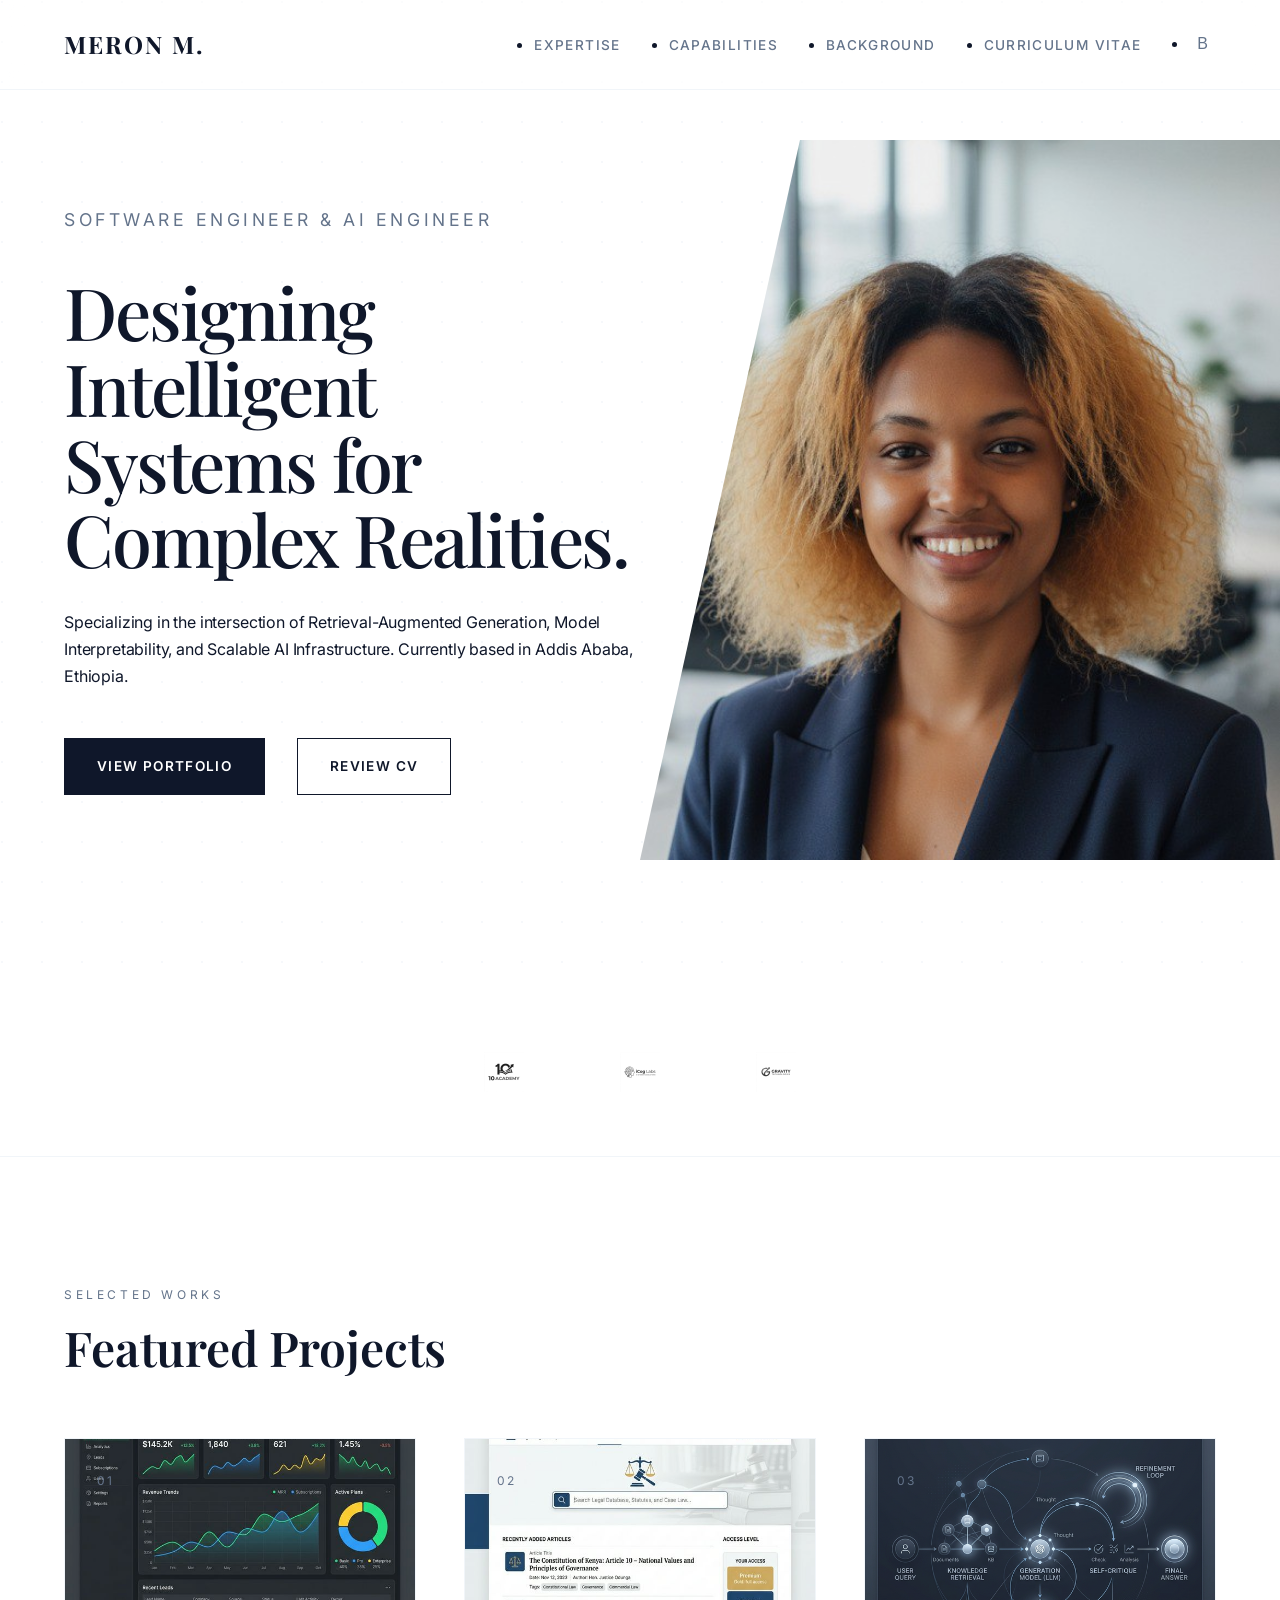
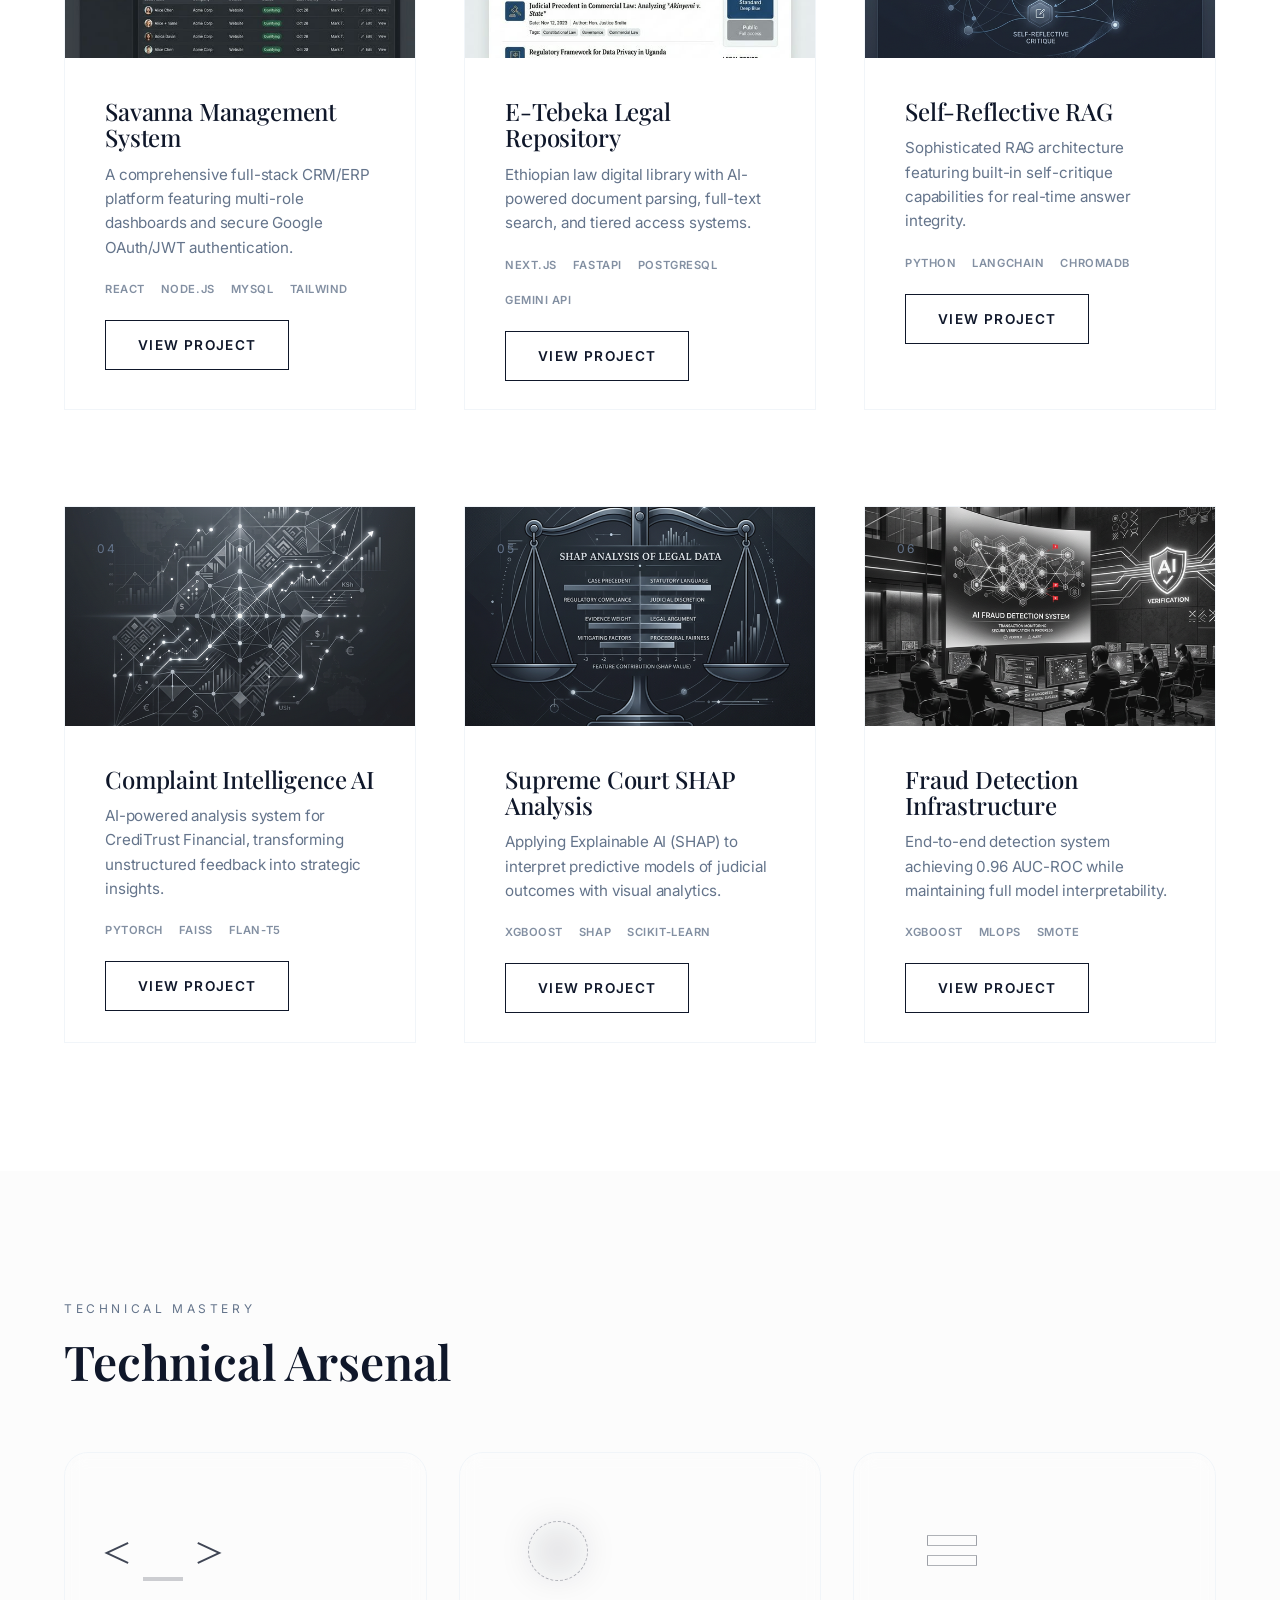
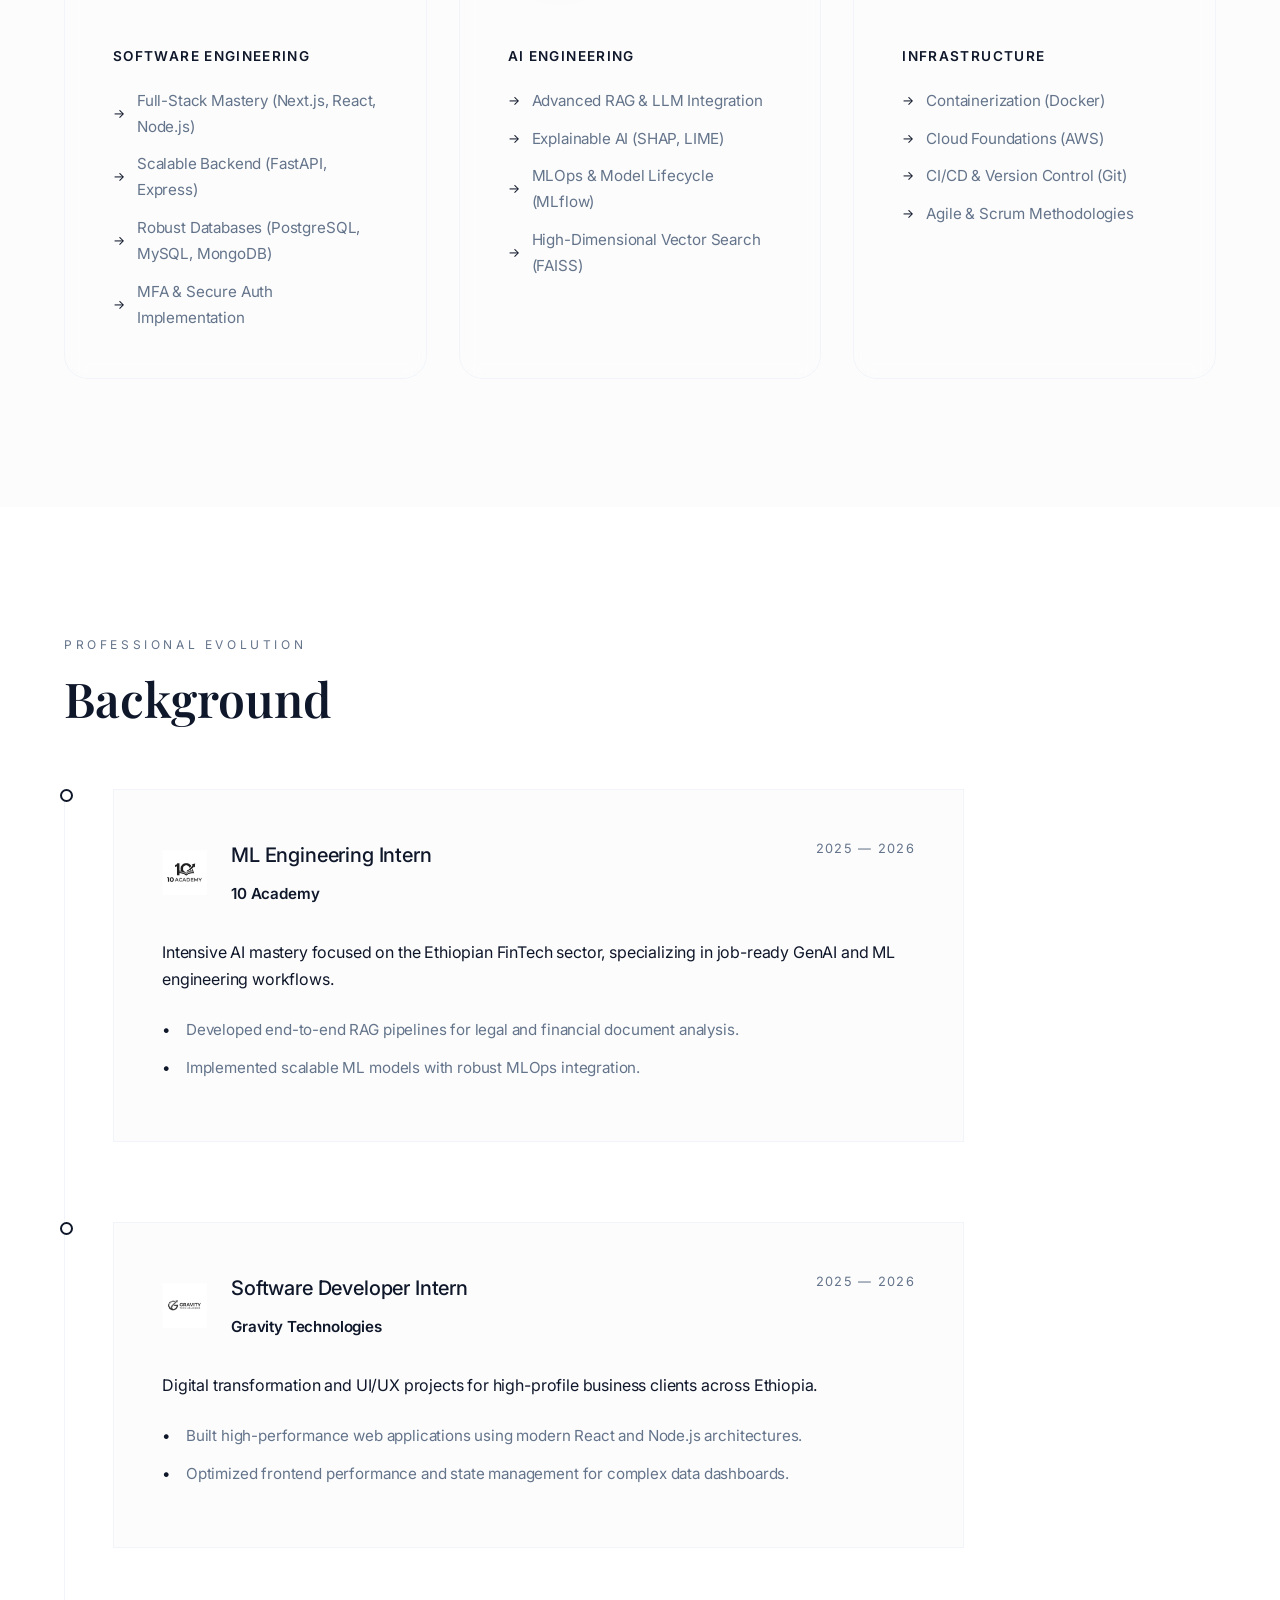
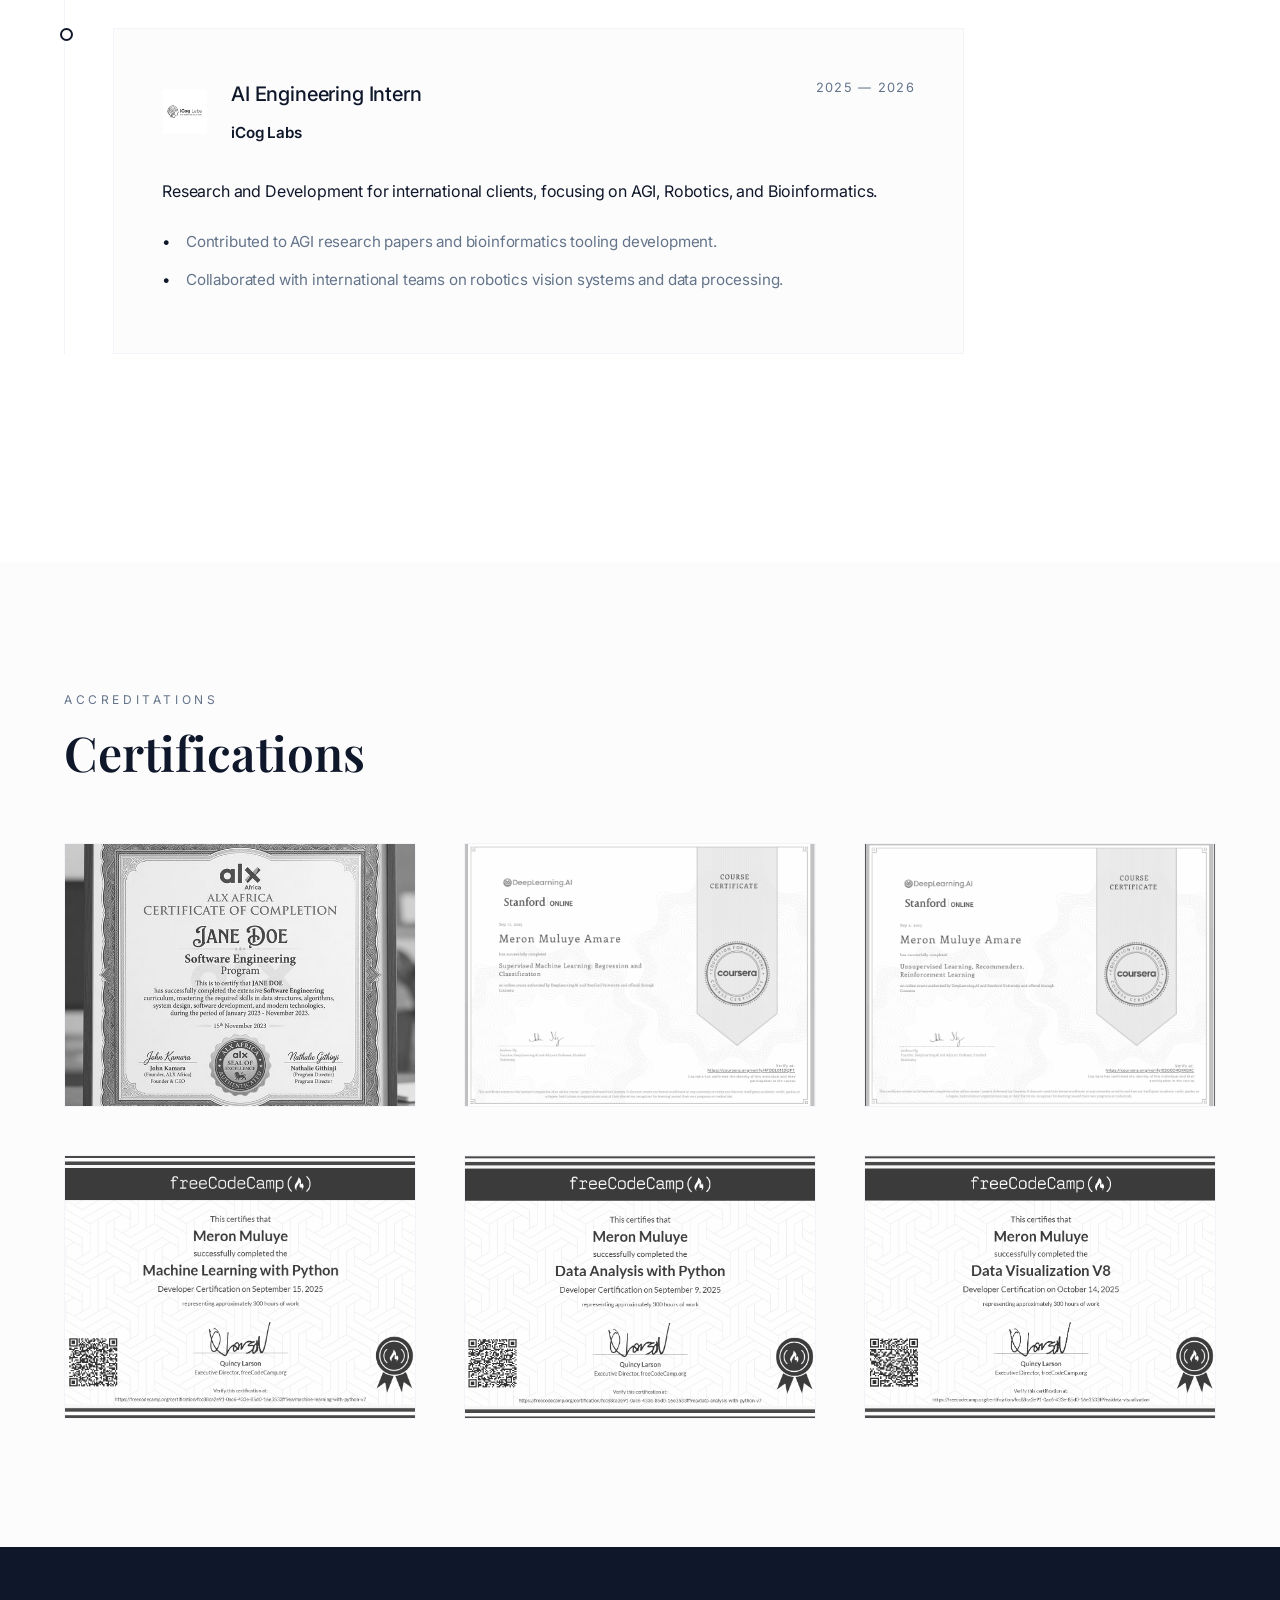
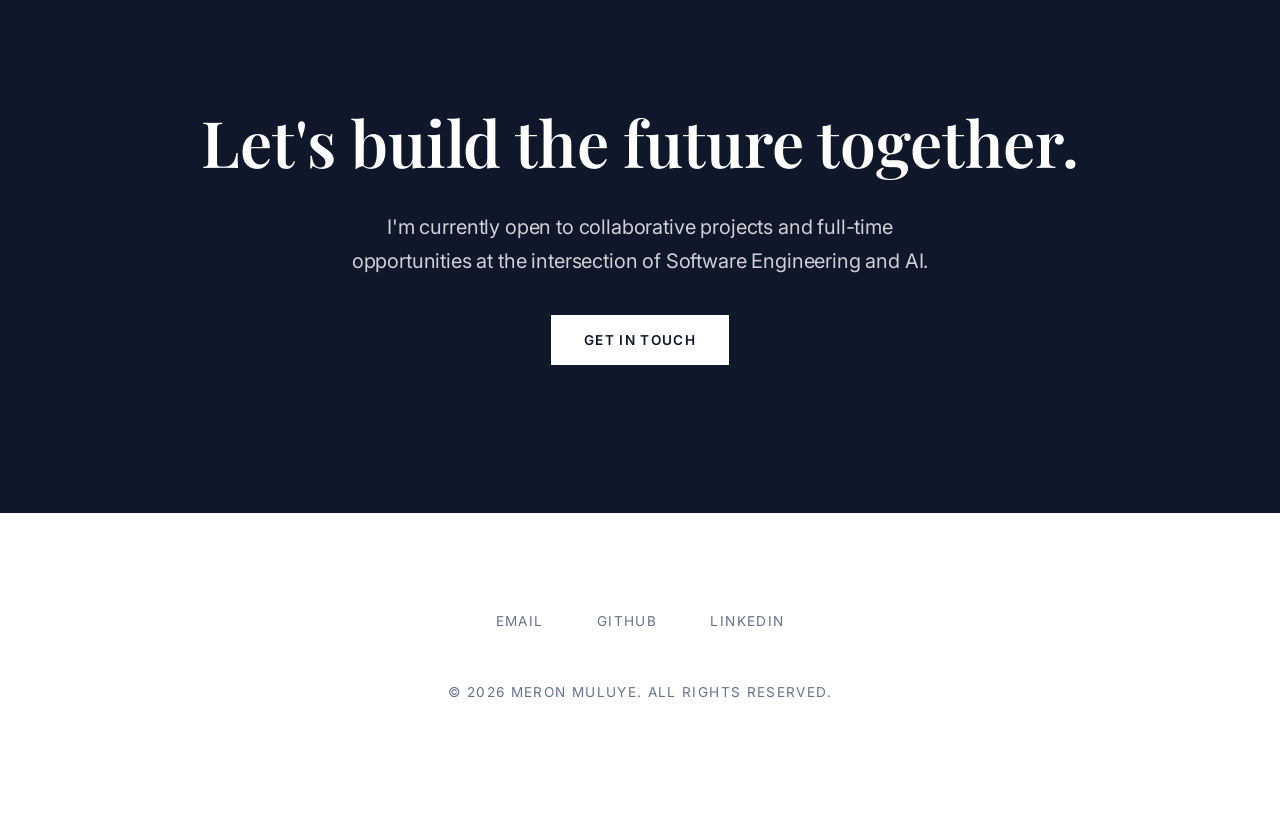
==== commit 87eabdf5: "added improvments" ====
--- a/index.html
+++ b/index.html
@@ -4,10 +4,12 @@
 <head>
     <meta charset="UTF-8">
     <meta name="viewport" content="width=device-width, initial-scale=1.0">
-    <title>Meron Muluye | Machine Learning Engineer</title>
+    <title>Meron Muluye | Software & AI Engineer</title>
     <meta name="description"
-        content="Official portfolio of Meron Muluye. Specialized in RAG architectures, Fraud Detection, and Explainable AI.">
+        content="Official portfolio of Meron Muluye. Specialized in Full-Stack Development, AI Integration, RAG architectures, and Scalable Systems.">
     <link rel="stylesheet" href="assets/css/style.css">
+    <!-- SVG Favicon: Minimalist "M" logo -->
+    <link rel="icon" type="image/svg+xml" href="data:image/svg+xml,%3Csvg xmlns='http://www.w3.org/2000/svg' viewBox='0 0 32 32'%3E%3Crect width='32' height='32' rx='8' fill='%230f172a'/%3E%3Cpath d='M8 22V10l8 8 8-8v12' fill='none' stroke='white' stroke-width='2.5' stroke-linecap='round' stroke-linejoin='round'/%3E%3C/svg%3E">
 </head>
 
 <body>
@@ -31,9 +33,10 @@
     </nav>
 
     <header class="hero">
+        <div class="hero-bg"></div>
         <div class="container">
             <div class="hero-content reveal">
-                <span class="subtitle">Machine Learning Engineer & Data Scientist</span>
+                <span class="subtitle">Software Engineer & AI Engineer</span>
                 <h1>Designing Intelligent Systems for Complex Realities.</h1>
                 <p>Specializing in the intersection of Retrieval-Augmented Generation, Model Interpretability, and
                     Scalable AI Infrastructure. Currently based in Addis Ababa, Ethiopia.</p>
@@ -42,8 +45,21 @@
                     <a href="resume.html" class="btn btn-outline">Review CV</a>
                 </div>
             </div>
+            <div class="hero-visual-wrapper reveal">
+                <img src="images/profile/avatar.jpg" alt="Meron Muluye Portrait">
+            </div>
         </div>
     </header>
+
+    <div class="collabs">
+        <div class="container">
+            <div class="logo-grid reveal">
+                <img src="images/profile/10_academy.png" alt="10 Academy" class="collab-logo">
+                <img src="images/profile/icog_labs.png" alt="iCog Labs" class="collab-logo">
+                <img src="images/profile/gravity_tech.png" alt="Gravity Technologies" class="collab-logo">
+            </div>
+        </div>
+    </div>
 
     <section id="projects">
         <div class="container">
@@ -53,21 +69,62 @@
             </div>
 
             <div class="projects-list">
+                <!-- Project: Savanna -->
+                <article class="project-item reveal">
+                    <span class="project-index">01</span>
+                    <div class="project-visual">
+                        <img src="images/projects/savanna.png" alt="Savanna Management System Visual">
+                    </div>
+                    <div class="project-info">
+                        <h3>Savanna Management System</h3>
+                        <p>A comprehensive full-stack CRM/ERP platform featuring multi-role dashboards and secure Google
+                            OAuth/JWT authentication.</p>
+                        <div class="project-tags">
+                            <span class="tag">React</span>
+                            <span class="tag">Node.js</span>
+                            <span class="tag">MySQL</span>
+                            <span class="tag">Tailwind</span>
+                        </div>
+                        <a href="https://github.com/meron-23/Savanna" class="btn btn-outline" target="_blank">View
+                            Project</a>
+                    </div>
+                </article>
+
+                <!-- Project: E-Tebeka -->
+                <article class="project-item reveal">
+                    <span class="project-index">02</span>
+                    <div class="project-visual">
+                        <img src="images/projects/e-tebeka.png" alt="E-Tebeka Platform Visual">
+                    </div>
+                    <div class="project-info">
+                        <h3>E-Tebeka Legal Repository</h3>
+                        <p>Ethiopian law digital library with AI-powered document parsing, full-text search, and tiered
+                            access systems.</p>
+                        <div class="project-tags">
+                            <span class="tag">Next.js</span>
+                            <span class="tag">FastAPI</span>
+                            <span class="tag">PostgreSQL</span>
+                            <span class="tag">Gemini API</span>
+                        </div>
+                        <a href="https://github.com/meron-23/E-tebeka-full" class="btn btn-outline" target="_blank">View
+                            Project</a>
+                    </div>
+                </article>
+
                 <!-- Project 1 -->
                 <article class="project-item reveal">
+                    <span class="project-index">03</span>
                     <div class="project-visual">
                         <img src="images/projects/self-rag.png" alt="Self-RAG Visual">
                     </div>
                     <div class="project-info">
                         <h3>Self-Reflective RAG</h3>
-                        <p>A sophisticated RAG architecture featuring built-in self-critique capabilities. Implemented
-                            specialized critics for Retrieval, Support, and Completeness to ensure real-time answer
-                            integrity.</p>
+                        <p>Sophisticated RAG architecture featuring built-in self-critique capabilities for real-time
+                            answer integrity.</p>
                         <div class="project-tags">
                             <span class="tag">Python</span>
                             <span class="tag">LangChain</span>
                             <span class="tag">ChromaDB</span>
-                            <span class="tag">Mistral-7B</span>
                         </div>
                         <a href="https://github.com/meron-23/self-rag" class="btn btn-outline" target="_blank">View
                             Project</a>
@@ -76,38 +133,38 @@
 
                 <!-- Project 2 -->
                 <article class="project-item reveal">
+                    <span class="project-index">04</span>
+                    <div class="project-visual">
+                        <img src="images/projects/creditrust.png" alt="Fintech Visual">
+                    </div>
                     <div class="project-info">
                         <h3>Complaint Intelligence AI</h3>
-                        <p>AI-powered analysis system for CrediTrust Financial. Transforming unstructured feedback from
-                            500,000+ customers into strategic insights across East African markets.</p>
+                        <p>AI-powered analysis system for CrediTrust Financial, transforming unstructured feedback into
+                            strategic insights.</p>
                         <div class="project-tags">
                             <span class="tag">PyTorch</span>
                             <span class="tag">FAISS</span>
                             <span class="tag">Flan-T5</span>
-                            <span class="tag">Streamlit</span>
                         </div>
                         <a href="https://github.com/meron-23/creditrust-complaint-rag" class="btn btn-outline"
                             target="_blank">View Project</a>
                     </div>
-                    <div class="project-visual">
-                        <img src="images/projects/creditrust.png" alt="Fintech Visual">
-                    </div>
                 </article>
 
                 <!-- Project 3 -->
                 <article class="project-item reveal">
+                    <span class="project-index">05</span>
                     <div class="project-visual">
                         <img src="images/projects/shap.png" alt="SHAP Analysis Visual">
                     </div>
                     <div class="project-info">
                         <h3>Supreme Court SHAP Analysis</h3>
-                        <p>Applying state-of-the-art Explainable AI (SHAP) to interpret predictive models of U.S.
-                            Supreme Court decisions, highlighting top predictive features in judicial outcomes.</p>
+                        <p>Applying Explainable AI (SHAP) to interpret predictive models of judicial outcomes with
+                            visual analytics.</p>
                         <div class="project-tags">
                             <span class="tag">XGBoost</span>
                             <span class="tag">SHAP</span>
                             <span class="tag">scikit-learn</span>
-                            <span class="tag">Visual Analytics</span>
                         </div>
                         <a href="https://github.com/meron-23/shap-supreme-court-analysis" class="btn btn-outline"
                             target="_blank">View Project</a>
@@ -116,22 +173,22 @@
 
                 <!-- Project 4 -->
                 <article class="project-item reveal">
+                    <span class="project-index">06</span>
+                    <div class="project-visual">
+                        <img src="images/projects/fraud.png" alt="Security Visual">
+                    </div>
                     <div class="project-info">
                         <h3>Fraud Detection Infrastructure</h3>
-                        <p>End-to-end detection system for Adey Innovations Inc. Achieved 0.96 AUC-ROC while maintaining
-                            full model interpretability for regulatory compliance.</p>
-                        <div class="project-tags">
+                        <p>End-to-end detection system achieving 0.96 AUC-ROC while maintaining full model
+                            interpretability.</p>
+                        <div class="project-tags">
+                            <span class="tag">XGBoost</span>
+                            <span class="tag">MLOps</span>
                             <span class="tag">SMOTE</span>
-                            <span class="tag">XGBoost</span>
-                            <span class="tag">Feature Engineering</span>
-                            <span class="tag">MLOps</span>
                         </div>
                         <a href="https://github.com/meron-23/fraud-detection-model" class="btn btn-outline"
                             target="_blank">View Project</a>
                     </div>
-                    <div class="project-visual">
-                        <img src="images/projects/fraud.png" alt="Security Visual">
-                    </div>
                 </article>
             </div>
         </div>
@@ -139,40 +196,55 @@
 
     <section id="skills" style="background: var(--bg-alt);">
         <div class="container">
-            <span class="section-label">Technical Proficiency</span>
+            <span class="section-label">Technical Mastery</span>
             <div class="section-title">
-                <h2>Capabilities</h2>
-            </div>
-
-            <div class="skills-grid reveal">
-                <div class="skill-category">
-                    <h4>Core ML/AI</h4>
-                    <ul class="skill-list">
-                        <li>Supervised/Unsupervised Learning</li>
-                        <li>Neural Networks & Deep Learning</li>
-                        <li>RAG Architectures & LLMOps</li>
-                        <li>Explainable AI (SHAP)</li>
-                        <li>Reinforcement Learning</li>
+                <h2>Technical Arsenal</h2>
+            </div>
+
+            <div class="arsenal-grid reveal">
+                <!-- Software Engineering -->
+                <div class="arsenal-card">
+                    <div class="skill-illustration se-visual">
+                        <div class="code-bracket">&lt;</div>
+                        <div class="code-bracket">&gt;</div>
+                        <div class="code-stack"></div>
+                    </div>
+                    <h4>Software Engineering</h4>
+                    <ul class="arsenal-list">
+                        <li>Full-Stack Mastery (Next.js, React, Node.js)</li>
+                        <li>Scalable Backend (FastAPI, Express)</li>
+                        <li>Robust Databases (PostgreSQL, MySQL, MongoDB)</li>
+                        <li>MFA & Secure Auth Implementation</li>
                     </ul>
                 </div>
-                <div class="skill-category">
-                    <h4>Engineering</h4>
-                    <ul class="skill-list">
-                        <li>Python (Advanced) & SQL</li>
-                        <li>PyTorch & TensorFlow</li>
-                        <li>Scikit-learn & XGBoost</li>
-                        <li>FastAPI & Flask</li>
-                        <li>MLflow & Docker</li>
+
+                <!-- AI Engineering -->
+                <div class="arsenal-card">
+                    <div class="skill-illustration ai-visual">
+                        <div class="ai-core"></div>
+                        <div class="ai-orbit"></div>
+                    </div>
+                    <h4>AI Engineering</h4>
+                    <ul class="arsenal-list">
+                        <li>Advanced RAG & LLM Integration</li>
+                        <li>Explainable AI (SHAP, LIME)</li>
+                        <li>MLOps & Model Lifecycle (MLflow)</li>
+                        <li>High-Dimensional Vector Search (FAISS)</li>
                     </ul>
                 </div>
-                <div class="skill-category">
-                    <h4>Environment</h4>
-                    <ul class="skill-list">
-                        <li>ChromaDB & FAISS</li>
-                        <li>AWS Cloud Foundations</li>
-                        <li>PostgreSQL</li>
-                        <li>Hugging Face ecosystem</li>
-                        <li>Git & MLOps Pipelines</li>
+
+                <!-- Infrastructure -->
+                <div class="arsenal-card">
+                    <div class="skill-illustration infra-visual">
+                        <div class="server-blade"></div>
+                        <div class="server-blade"></div>
+                    </div>
+                    <h4>Infrastructure</h4>
+                    <ul class="arsenal-list">
+                        <li>Containerization (Docker)</li>
+                        <li>Cloud Foundations (AWS)</li>
+                        <li>CI/CD & Version Control (Git)</li>
+                        <li>Agile & Scrum Methodologies</li>
                     </ul>
                 </div>
             </div>
@@ -187,25 +259,74 @@
             </div>
 
             <div class="timeline-formal reveal">
+                <!-- Entry 1: 10 Academy -->
                 <div class="timeline-entry">
-                    <span class="timeline-year">2025 — 2026</span>
-                    <span class="timeline-role">ML Engineering Intern</span>
-                    <span class="timeline-org">10 Academy | Addis Ababa</span>
-                    <p>Intensive AI mastery focused on the Ethiopian FinTech sector, specializing in job-ready GenAI and
-                        ML engineering workflows.</p>
-                </div>
+                    <div class="timeline-card">
+                        <div class="timeline-header">
+                            <div class="timeline-org-info">
+                                <img src="images/profile/10_academy.png" alt="10 Academy Logo"
+                                    class="timeline-org-logo">
+                                <div>
+                                    <span class="timeline-role">ML Engineering Intern</span>
+                                    <span class="timeline-org-name">10 Academy</span>
+                                </div>
+                            </div>
+                            <span class="timeline-year">2025 — 2026</span>
+                        </div>
+                        <p>Intensive AI mastery focused on the Ethiopian FinTech sector, specializing in job-ready GenAI
+                            and ML engineering workflows.</p>
+                        <ul class="timeline-highlights">
+                            <li>Developed end-to-end RAG pipelines for legal and financial document analysis.</li>
+                            <li>Implemented scalable ML models with robust MLOps integration.</li>
+                        </ul>
+                    </div>
+                </div>
+
+                <!-- Entry 2: Gravity Technologies -->
                 <div class="timeline-entry">
-                    <span class="timeline-year">2025 — 2026</span>
-                    <span class="timeline-role">Software Developer Intern</span>
-                    <span class="timeline-org">Gravity Technologies</span>
-                    <p>Digital transformation and UI/UX projects for high-profile business clients.</p>
-                </div>
+                    <div class="timeline-card">
+                        <div class="timeline-header">
+                            <div class="timeline-org-info">
+                                <img src="images/profile/gravity_tech.png" alt="Gravity Tech Logo"
+                                    class="timeline-org-logo">
+                                <div>
+                                    <span class="timeline-role">Software Developer Intern</span>
+                                    <span class="timeline-org-name">Gravity Technologies</span>
+                                </div>
+                            </div>
+                            <span class="timeline-year">2025 — 2026</span>
+                        </div>
+                        <p>Digital transformation and UI/UX projects for high-profile business clients across Ethiopia.
+                        </p>
+                        <ul class="timeline-highlights">
+                            <li>Built high-performance web applications using modern React and Node.js architectures.
+                            </li>
+                            <li>Optimized frontend performance and state management for complex data dashboards.</li>
+                        </ul>
+                    </div>
+                </div>
+
+                <!-- Entry 3: iCog Labs -->
                 <div class="timeline-entry">
-                    <span class="timeline-year">2025 — 2026</span>
-                    <span class="timeline-role">AI Engineering Intern</span>
-                    <span class="timeline-org">iCog Labs</span>
-                    <p>Research and Development for international clients, focusing on AGI, Robotics, and
-                        Bioinformatics.</p>
+                    <div class="timeline-card">
+                        <div class="timeline-header">
+                            <div class="timeline-org-info">
+                                <img src="images/profile/icog_labs.png" alt="iCog Labs Logo" class="timeline-org-logo">
+                                <div>
+                                    <span class="timeline-role">AI Engineering Intern</span>
+                                    <span class="timeline-org-name">iCog Labs</span>
+                                </div>
+                            </div>
+                            <span class="timeline-year">2025 — 2026</span>
+                        </div>
+                        <p>Research and Development for international clients, focusing on AGI, Robotics, and
+                            Bioinformatics.</p>
+                        <ul class="timeline-highlights">
+                            <li>Contributed to AGI research papers and bioinformatics tooling development.</li>
+                            <li>Collaborated with international teams on robotics vision systems and data processing.
+                            </li>
+                        </ul>
+                    </div>
                 </div>
             </div>
         </div>
@@ -219,6 +340,9 @@
             </div>
             <div class="certs-display reveal">
                 <div class="cert-thumbnail">
+                    <img src="images/certificates/alx-se.png" alt="ALX Software Engineering Professional Certificate">
+                </div>
+                <div class="cert-thumbnail">
                     <img src="images/certificates/regression and classification.png"
                         alt="Supervised Learning Certificate">
                 </div>
@@ -236,6 +360,15 @@
                     <img src="images/certificates/data visualization.png" alt="Data Visualization Certificate">
                 </div>
             </div>
+        </div>
+    </section>
+
+    <section class="connect reveal">
+        <div class="container">
+            <h2>Let's build the future together.</h2>
+            <p>I'm currently open to collaborative projects and full-time opportunities at the intersection of Software
+                Engineering and AI.</p>
+            <a href="mailto:meronmuuye75@gmail.com" class="btn btn-white">Get In Touch</a>
         </div>
     </section>
 
--- a/assets/css/style.css
+++ b/assets/css/style.css
@@ -86,10 +86,9 @@
 }
 
 .container {
-    max-width: 1000px;
-    /* Slimmer for better readability */
+    max-width: 1600px; /* Expanded for full-width experience */
     margin: 0 auto;
-    padding: 0 2rem;
+    padding: 0 4rem; /* Increased padding for elegance on wide screens */
 }
 
 /* --- Navigation --- */
@@ -150,20 +149,101 @@
 
 /* --- Hero Section --- */
 .hero {
-    min-height: 100vh;
-    display: flex;
+    min-height: 80vh; 
+    display: flex;
+    align-items: flex-start; /* Changed from center to lift content */
+    padding: 140px 0 8rem 0; /* 140px on top (90px nav + 50px gap) */
+    position: relative;
+    overflow: hidden;
+}
+
+.hero-bg {
+    position: absolute;
+    top: 0;
+    left: 0;
+    width: 100%;
+    height: 100%;
+    z-index: -1;
+    background: 
+        radial-gradient(circle at 2px 2px, var(--border) 1px, transparent 0);
+    background-size: 40px 40px;
+    opacity: 0.3;
+}
+
+body.dark .hero-bg {
+    background: 
+        radial-gradient(circle at 2px 2px, rgba(255,255,255,0.05) 1px, transparent 0);
+    background-size: 40px 40px;
+    opacity: 1;
+}
+
+.hero .container {
+    max-width: 1600px;
+    margin: 0 auto;
+    padding: 0 4rem;
+    display: grid;
+    grid-template-columns: 1fr 1fr;
     align-items: center;
-    padding-top: 90px;
+    min-height: 80vh;
+    position: relative;
+    z-index: 10;
 }
 
 .hero-content {
-    max-width: 700px;
+    position: relative;
+    z-index: 10;
+}
+
+.hero-visual-wrapper {
+    position: absolute;
+    top: 0;
+    right: 0;
+    width: 50vw;
+    height: 100%;
+    clip-path: polygon(25% 0%, 100% 0%, 100% 100%, 0% 100%);
+    background: var(--bg-alt);
+    z-index: 1;
+    overflow: hidden;
+}
+
+.hero-visual-wrapper img {
+    width: 100%;
+    height: 100%;
+    object-fit: cover;
+    filter: brightness(0.95);
+    transition: var(--transition);
+}
+
+.hero-visual-wrapper:hover img {
+    transform: scale(1.02);
+}
+
+.hero-visual-wrapper::after {
+    content: '';
+    position: absolute;
+    width: 400px;
+    height: 400px;
+    background: radial-gradient(circle, var(--border) 0%, transparent 70%);
+    border-radius: 50%;
+    z-index: 1;
+    opacity: 0.5;
+}
+
+body.dark .hero-visual-wrapper::after {
+    background: radial-gradient(circle, rgba(255,255,255,0.05) 0%, transparent 70%);
+}
+
+@keyframes float {
+    0%, 100% { transform: translateY(0); }
+    50% { transform: translateY(-10px); }
 }
 
 .hero h1 {
-    font-size: clamp(3rem, 7vw, 5rem);
-    font-weight: 400;
+    font-size: clamp(3rem, 6vw, 4.5rem);
+    font-weight: 500;
     margin-bottom: 2rem;
+    letter-spacing: -0.03em;
+    line-height: 1.05;
 }
 
 .hero .subtitle {
@@ -179,6 +259,47 @@
     display: flex;
     gap: 2rem;
     margin-top: 3rem;
+}
+
+/* --- Scroll Indicator --- */
+.scroll-indicator {
+    position: absolute;
+    bottom: 3rem;
+    left: 50%;
+    transform: translateX(-50%);
+    display: flex;
+    flex-direction: column;
+    align-items: center;
+    gap: 1rem;
+    font-size: 0.7rem;
+    text-transform: uppercase;
+    letter-spacing: 0.3em;
+    color: var(--text-muted);
+    z-index: 2;
+}
+
+.mouse {
+    width: 20px;
+    height: 35px;
+    border: 2px solid var(--text-muted);
+    border-radius: 12px;
+    position: relative;
+}
+
+.wheel {
+    width: 2px;
+    height: 6px;
+    background: var(--text-muted);
+    position: absolute;
+    top: 6px;
+    left: 50%;
+    transform: translateX(-50%);
+    animation: scrollWheel 2s infinite;
+}
+
+@keyframes scrollWheel {
+    0% { transform: translate(-50%, 0); opacity: 1; }
+    100% { transform: translate(-50%, 15px); opacity: 0; }
 }
 
 .btn {
@@ -239,51 +360,74 @@
 /* --- Project Grid --- */
 .projects-list {
     display: grid;
-    grid-template-columns: 1fr;
-    gap: 4rem;
+    grid-template-columns: repeat(3, 1fr); /* 3 projects per line */
+    column-gap: 3rem; 
+    row-gap: 6rem;    
 }
 
 .project-item {
-    display: grid;
-    grid-template-columns: 1fr 1fr;
-    gap: 4rem;
-    align-items: center;
-    padding-bottom: 4rem;
-    border-bottom: 1px solid var(--border-thin);
-}
-
-.project-item:last-child {
-    border-bottom: none;
+    display: flex;
+    flex-direction: column;
+    background: var(--bg-light);
+    border: 1px solid var(--border-thin);
+    transition: var(--transition);
+    position: relative;
+    padding: 0;
+    overflow: hidden;
+}
+
+.project-item:hover {
+    transform: translateY(-8px);
+    box-shadow: 0 30px 60px rgba(0,0,0,0.05);
+    border-color: var(--border);
+}
+
+.project-index {
+    position: absolute;
+    top: 2rem;
+    left: 2rem;
+    font-size: 0.75rem;
+    letter-spacing: 0.2em;
+    color: var(--text-muted);
+    z-index: 10;
 }
 
 .project-visual {
     background: var(--bg-alt);
-    padding: 3rem;
-    border: 1px solid var(--border-thin);
+    padding: 0;
+    border: none;
+    aspect-ratio: 16/10;
+    overflow: hidden;
+    position: relative;
 }
 
 .project-visual img {
     width: 100%;
-    height: auto;
+    height: 100%;
     object-fit: cover;
-    opacity: 0.9;
-    transition: var(--transition);
-}
-
-.project-visual:hover img {
-    opacity: 1;
-    transform: scale(1.02);
+    opacity: 0.95;
+    transition: transform 0.6s cubic-bezier(0.16, 1, 0.3, 1);
+}
+
+.project-item:hover .project-visual img {
+    transform: scale(1.08);
+}
+
+.project-info {
+    padding: 2.5rem;
 }
 
 .project-info h3 {
-    font-size: 1.75rem;
-    margin-bottom: 1rem;
+    font-size: 1.5rem;
+    margin-bottom: 0.75rem;
+    font-weight: 500;
 }
 
 .project-info p {
     color: var(--text-muted);
-    font-size: 1rem;
-    margin-bottom: 2rem;
+    font-size: 0.95rem;
+    min-height: 4.5rem; /* Ensure consistent text height */
+    line-height: 1.6;
 }
 
 .project-tags {
@@ -291,20 +435,22 @@
     gap: 1rem;
     flex-wrap: wrap;
     margin-bottom: 2rem;
+    opacity: 0.8;
 }
 
 .tag {
-    font-size: 0.75rem;
+    font-size: 0.7rem;
     text-transform: uppercase;
     letter-spacing: 0.05em;
+    font-weight: 600;
     color: var(--text-muted);
 }
 
 /* --- Certifications --- */
 .certs-display {
     display: grid;
-    grid-template-columns: repeat(auto-fill, minmax(180px, 1fr));
-    gap: 2rem;
+    grid-template-columns: repeat(auto-fill, minmax(350px, 1fr)); /* Bigger certificates */
+    gap: 3rem;
 }
 
 .cert-thumbnail {
@@ -354,47 +500,105 @@
     color: var(--text-muted);
 }
 
-/* --- Timeline --- */
+/* --- Background / Timeline --- */
 .timeline-formal {
-    border-left: 1px solid var(--border);
+    position: relative;
+    max-width: 900px;
+    margin: 4rem auto 0 0;
     padding-left: 3rem;
+    border-left: 1px solid var(--border-thin);
 }
 
 .timeline-entry {
-    margin-bottom: 4rem;
     position: relative;
+    margin-bottom: 5rem;
 }
 
 .timeline-entry::before {
     content: '';
     position: absolute;
-    left: -3.35rem;
-    top: 0.5rem;
-    width: 10px;
-    height: 10px;
-    background: var(--primary);
-    border: 2px solid var(--bg-light);
+    left: calc(-3rem - 5px);
+    top: 0;
+    width: 9px;
+    height: 9px;
+    background: var(--bg-light);
+    border: 2px solid var(--primary);
+    border-radius: 50%;
+    z-index: 2;
+}
+
+.timeline-card {
+    background: var(--bg-alt);
+    padding: 3rem;
+    border: 1px solid var(--border-thin);
+    transition: var(--transition);
+}
+
+.timeline-card:hover {
+    border-color: var(--primary);
+    transform: translateX(10px);
+}
+
+.timeline-header {
+    display: flex;
+    justify-content: space-between;
+    align-items: flex-start;
+    margin-bottom: 2rem;
+}
+
+.timeline-org-info {
+    display: flex;
+    align-items: center;
+    gap: 1.5rem;
+}
+
+.timeline-org-logo {
+    width: 45px;
+    height: 45px;
+    object-fit: contain;
+    filter: grayscale(1);
+    transition: var(--transition);
+}
+
+.timeline-card:hover .timeline-org-logo {
+    filter: grayscale(0);
 }
 
 .timeline-year {
-    font-family: var(--font-serif);
+    font-size: 0.8rem;
+    letter-spacing: 0.1em;
+    color: var(--text-muted);
+}
+
+.timeline-role {
+    display: block;
     font-size: 1.25rem;
+    font-weight: 500;
     margin-bottom: 0.5rem;
-    display: block;
-}
-
-.timeline-role {
-    font-weight: 700;
-    font-size: 1.1rem;
-    margin-bottom: 0.25rem;
-    display: block;
-}
-
-.timeline-org {
-    color: var(--text-muted);
-    font-style: italic;
-    margin-bottom: 1rem;
-    display: block;
+}
+
+.timeline-org-name {
+    color: var(--primary);
+    font-size: 0.95rem;
+    font-weight: 600;
+}
+
+.timeline-highlights {
+    list-style: none;
+    margin-top: 1.5rem;
+}
+
+.timeline-highlights li {
+    font-size: 0.95rem;
+    color: var(--text-muted);
+    margin-bottom: 0.75rem;
+    display: flex;
+    gap: 1rem;
+}
+
+.timeline-highlights li::before {
+    content: '•';
+    color: var(--primary);
 }
 
 /* --- Footer --- */
@@ -412,9 +616,9 @@
 .hamburger {
     display: none;
     flex-direction: column;
-    justify-content: space-around;
-    width: 25px;
-    height: 18px;
+    justify-content: space-between;
+    width: 30px;
+    height: 14px;
     background: transparent;
     border: none;
     cursor: pointer;
@@ -423,111 +627,358 @@
 }
 
 .hamburger .bar {
-    width: 25px;
+    width: 100%;
     height: 2px;
     background-color: var(--text-main);
     transition: var(--transition);
 }
 
-/* --- Responsive --- */
-@media (max-width: 850px) {
-    section {
-        padding: 5rem 0;
-        /* Slightly reduced padding for mobile */
-    }
-
-    .hero h1 {
-        font-size: 2.8rem;
-    }
-
-    .section-title h2 {
-        font-size: 2.2rem;
-        margin-bottom: 2.5rem;
-    }
-
-    .project-visual {
-        display: none;
-    }
-
-    .project-item {
-        grid-template-columns: 1fr;
-        gap: 1.5rem;
-        padding-bottom: 3rem;
-    }
-
-    .skills-grid {
-        grid-template-columns: 1fr;
-    }
-
-    /* Mobile Nav Overlay */
-    .hamburger {
-        display: flex;
-    }
-
+/* --- Collaborations / Logos --- */
+.collabs {
+    padding: 4rem 0;
+    border-bottom: 1px solid var(--border-thin);
+}
+
+.logo-grid {
+    display: flex;
+    justify-content: center;
+    align-items: center;
+    gap: 6rem;
+    flex-wrap: wrap;
+    opacity: 0.6;
+    transition: var(--transition);
+}
+
+.logo-grid:hover {
+    opacity: 1;
+}
+
+.collab-logo {
+    height: 40px;
+    filter: grayscale(1);
+    transition: var(--transition);
+}
+
+.collab-logo:hover {
+    filter: grayscale(0);
+    transform: scale(1.05);
+}
+
+/* --- Technical Arsenal (Visual Skills) --- */
+.arsenal-grid {
+    display: grid;
+    grid-template-columns: repeat(auto-fit, minmax(300px, 1fr));
+    gap: 2rem;
+    margin-top: 2rem;
+}
+
+.arsenal-card {
+    background: rgba(var(--bg-light), 0.7);
+    backdrop-filter: blur(10px);
+    padding: 3rem;
+    border: 1px solid var(--border-thin);
+    transition: var(--transition);
+    position: relative;
+    overflow: hidden;
+    border-radius: 1.5rem;
+}
+
+body.dark .arsenal-card {
+    background: rgba(15, 23, 42, 0.7);
+}
+
+.skill-illustration {
+    width: 100px;
+    height: 100px;
+    margin-bottom: 3rem;
+    position: relative;
+    display: flex;
+    justify-content: center;
+    align-items: center;
+}
+
+/* Software Engineering Visual */
+.se-visual {
+    font-family: var(--font-serif);
+    font-size: 3rem;
+    font-weight: 700;
+}
+
+.code-bracket {
+    position: absolute;
+    color: var(--primary);
+    opacity: 0.8;
+    transition: var(--transition);
+}
+
+body.dark .code-bracket {
+    color: white;
+}
+
+.code-bracket:nth-child(1) { left: 0; transform: translateX(-10px); }
+.code-bracket:nth-child(2) { right: 0; transform: translateX(10px); }
+
+.code-stack {
+    width: 40px;
+    height: 4px;
+    background: var(--primary);
+    opacity: 0.2;
+    position: absolute;
+    bottom: 20px;
+}
+
+body.dark .code-stack { background: white; }
+
+/* AI Engineering Visual */
+.ai-visual .ai-core {
+    width: 40px;
+    height: 40px;
+    background: var(--primary);
+    border-radius: 50%;
+    filter: blur(20px);
+    opacity: 0.2;
+    animation: pulse 3s infinite;
+}
+
+body.dark .ai-visual .ai-core { background: white; }
+
+.ai-orbit {
+    position: absolute;
+    width: 60px;
+    height: 60px;
+    border: 1px dashed var(--primary);
+    border-radius: 50%;
+    animation: rotate 10s linear infinite;
+    opacity: 0.3;
+}
+
+body.dark .ai-orbit { border-color: white; }
+
+/* Infrastructure Visual */
+.server-blade {
+    width: 50px;
+    height: 15px;
+    border: 1px solid var(--primary);
+    position: absolute;
+    opacity: 0.4;
+    transition: var(--transition);
+}
+
+body.dark .server-blade { border-color: white; }
+
+.server-blade:nth-child(1) { transform: translateY(-10px) rotateX(45deg); }
+.server-blade:nth-child(2) { transform: translateY(10px) rotateX(45deg); }
+
+.arsenal-card:hover .code-bracket { transform: scale(1.1); }
+.arsenal-card:hover .server-blade { opacity: 1; transform: translateY(0) rotateX(0deg); }
+
+@keyframes rotate {
+    from { transform: rotate(0deg); }
+    to { transform: rotate(360deg); }
+}
+
+.arsenal-card::before {
+    content: '';
+    position: absolute;
+    top: 0;
+    left: 0;
+    width: 2px;
+    height: 0;
+    background: var(--primary);
+    transition: var(--transition);
+}
+
+.arsenal-card:hover {
+    transform: translateY(-5px);
+    border-color: var(--primary);
+}
+
+.arsenal-card:hover::before {
+    height: 100%;
+}
+
+.arsenal-card h4 {
+    font-family: var(--font-sans);
+    font-size: 0.85rem;
+    text-transform: uppercase;
+    letter-spacing: 0.1em;
+    margin-bottom: 1.5rem;
+    color: var(--text-main);
+}
+
+.arsenal-list {
+    list-style: none;
+    display: flex;
+    flex-direction: column;
+    gap: 0.75rem;
+}
+
+.arsenal-list li {
+    font-size: 0.95rem;
+    color: var(--text-muted);
+    display: flex;
+    align-items: center;
+    gap: 0.75rem;
+}
+
+.arsenal-list li::before {
+    content: '→';
+    font-size: 0.8rem;
+    color: var(--primary);
+}
+
+/* --- Connect Section --- */
+.connect {
+    text-align: center;
+    background: var(--primary);
+    color: white;
+    padding: 10rem 0;
+}
+
+body.dark .connect {
+    background: var(--bg-alt);
+    color: var(--text-main);
+}
+
+.connect h2 {
+    font-size: clamp(2.5rem, 5vw, 4rem);
+    margin-bottom: 2rem;
+}
+
+.connect p {
+    font-size: 1.25rem;
+    max-width: 600px;
+    margin: 0 auto 3rem;
+    opacity: 0.8;
+}
+
+.connect .btn-white {
+    background: white;
+    color: var(--primary);
+    border: 1px solid white;
+}
+
+body.dark .connect .btn-white {
+    background: var(--primary);
+    color: white;
+    border: 1px solid var(--primary);
+}
+
+/* --- Micro-animations --- */
+@keyframes fadeInUp {
+    from {
+        opacity: 0;
+        transform: translateY(20px);
+    }
+    to {
+        opacity: 1;
+        transform: translateY(0);
+    }
+}
+
+/* --- Staggered Reveals --- */
+.reveal:nth-child(1) { transition-delay: 0.1s; }
+.reveal:nth-child(2) { transition-delay: 0.2s; }
+.reveal:nth-child(3) { transition-delay: 0.3s; }
+.reveal:nth-child(4) { transition-delay: 0.4s; }
+
+.section-title.reveal {
+    transition-delay: 0s;
+}
+
+/* --- Responsive Updates --- */
+@media (max-width: 1200px) {
+    .hero .container {
+        gap: 8rem;
+    }
+    
+    .projects-list {
+        grid-template-columns: repeat(2, 1fr);
+    }
+}
+
+@media (max-width: 1000px) {
     .nav-links {
-        display: flex;
         position: fixed;
-        top: 0;
-        right: -100%;
+        top: 0; /* Changed from 90px to 0 for full-screen feel */
+        left: 0;
         width: 100%;
         height: 100vh;
         background: var(--bg-light);
+        display: flex !important; /* Force flex */
         flex-direction: column;
         justify-content: center;
         align-items: center;
-        gap: 3rem;
-        transition: 0.5s ease-in-out;
-        z-index: 1000;
-        padding-top: 90px;
+        gap: 2.5rem;
+        z-index: 2000; /* Higher than nav */
+        transform: translateX(100%); /* Slide from right instead */
+        transition: transform 0.4s cubic-bezier(0.16, 1, 0.3, 1);
+        opacity: 1;
+        pointer-events: none;
     }
 
     .nav-links.active {
-        right: 0;
-    }
-
-    .nav-links li {
-        opacity: 0;
-        transform: translateY(20px);
-        transition: 0.4s ease forwards;
-    }
-
-    .nav-links.active li {
-        opacity: 1;
-        transform: translateY(0);
-    }
-
-    /* Animation delay for links */
-    .nav-links.active li:nth-child(1) {
-        transition-delay: 0.1s;
-    }
-
-    .nav-links.active li:nth-child(2) {
-        transition-delay: 0.2s;
-    }
-
-    .nav-links.active li:nth-child(3) {
-        transition-delay: 0.3s;
-    }
-
-    .nav-links.active li:nth-child(4) {
-        transition-delay: 0.4s;
-    }
-
-    .nav-links.active li:nth-child(5) {
-        transition-delay: 0.5s;
-    }
-
-    /* Hamburger Animation to 'X' */
-    .hamburger.active .bar:nth-child(1) {
-        transform: translateY(6px) rotate(45deg);
-    }
-
-    .hamburger.active .bar:nth-child(2) {
-        opacity: 0;
-    }
-
-    .hamburger.active .bar:nth-child(3) {
-        transform: translateY(-6px) rotate(-45deg);
+        transform: translateX(0);
+        pointer-events: all;
+    }
+
+    .nav-links a {
+        font-size: 1.5rem; /* Larger links for mobile */
+    }
+
+    .hamburger {
+        display: flex;
+    }
+
+    .hamburger.active .bar:nth-child(1) { transform: translateY(6px) rotate(45deg); }
+    .hamburger.active .bar:nth-child(2) { opacity: 0; }
+    .hamburger.active .bar:nth-child(3) { transform: translateY(-6px) rotate(-45deg); }
+
+    .hero .container {
+        display: block;
+        text-align: left;
+        padding-top: 40px; /* Reduced from 100px */
+        min-height: auto;
+    }
+
+    .hero-visual-wrapper {
+        display: none !important; /* Eliminate hero image on mobile as requested */
+    }
+
+    .container {
+        padding: 0 2rem;
+    }
+}
+
+@media (max-width: 768px) {
+    .nav-links {
+        display: none; /* Mobile menu logic already exists in JS */
+    }
+
+    .projects-list {
+        grid-template-columns: 1fr;
+        gap: 4rem;
+    }
+
+    .hero h1 {
+        font-size: 3rem;
+    }
+
+    .section-title h2 {
+        font-size: 2.5rem;
+    }
+
+    .timeline-formal {
+        padding-left: 2rem;
+    }
+
+    .timeline-card {
+        padding: 2rem;
+    }
+
+    .timeline-header {
+        flex-direction: column;
+        gap: 1rem;
     }
 }
 
